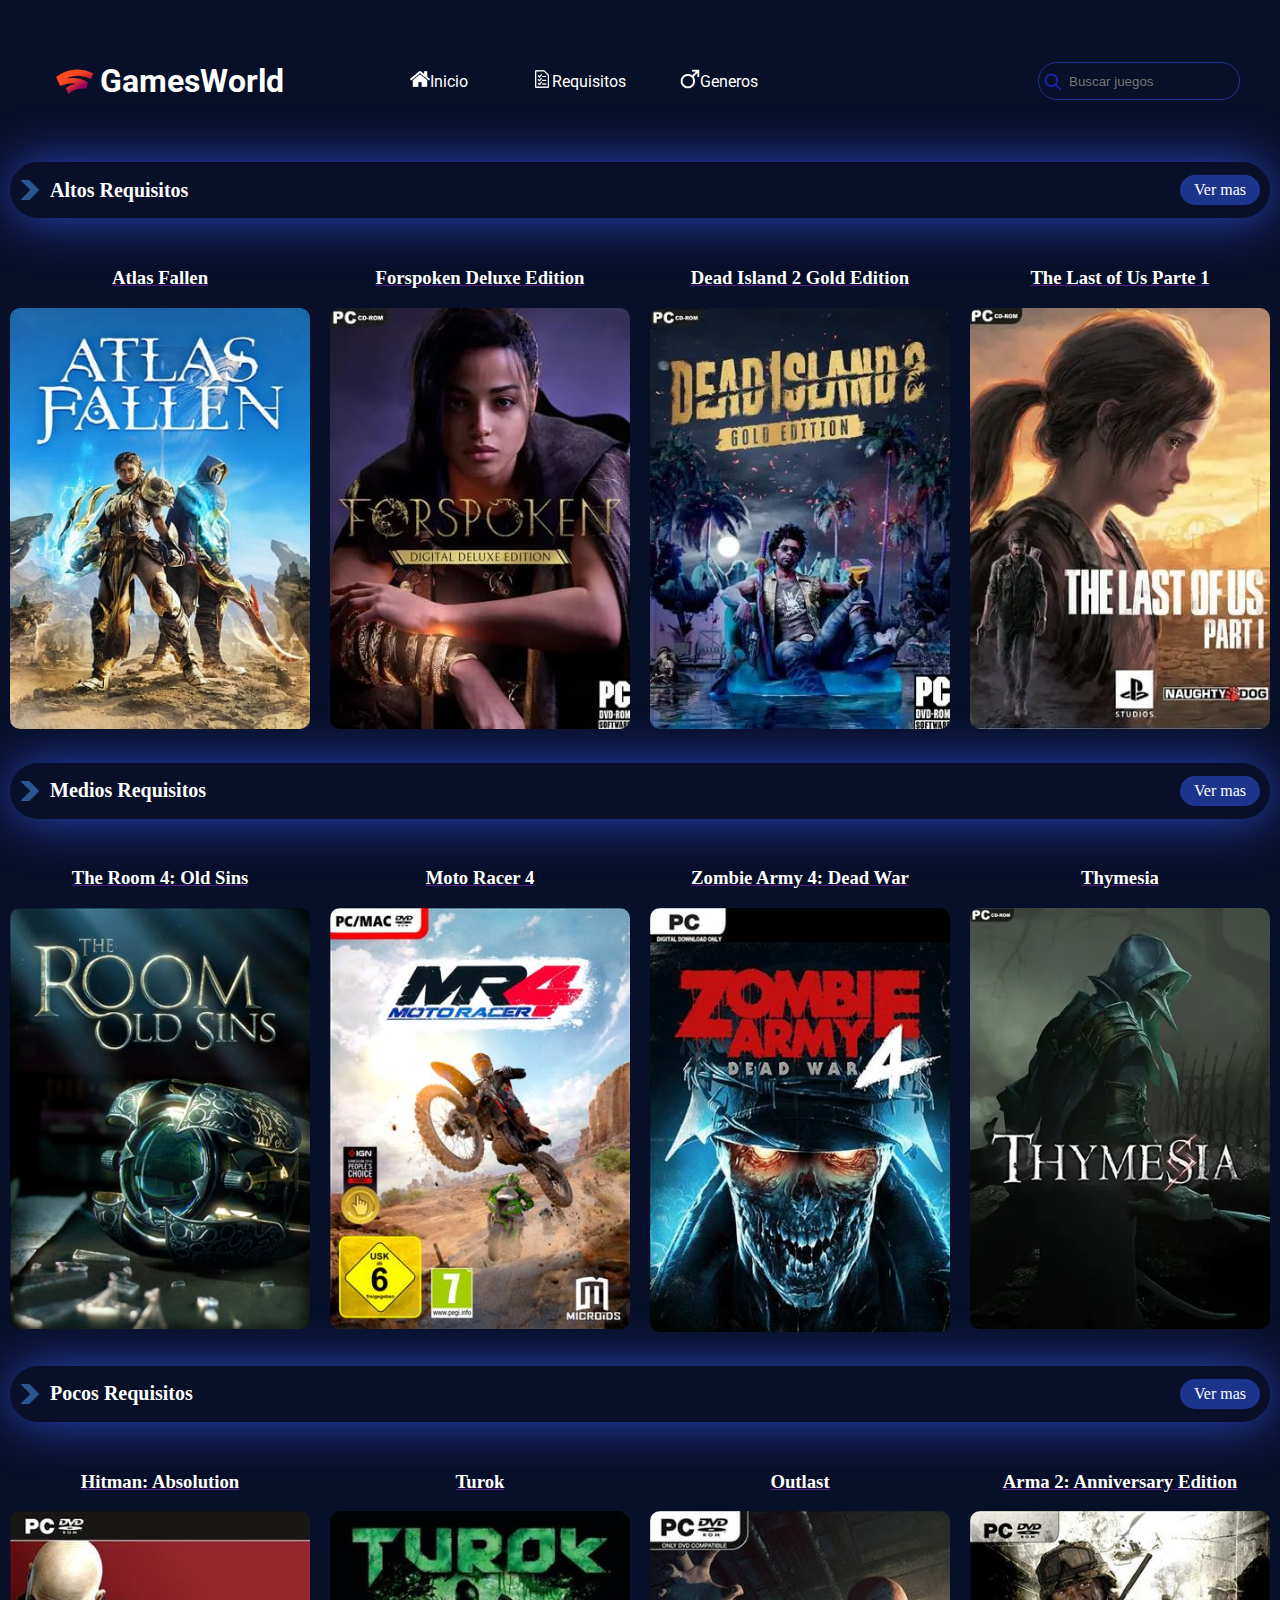
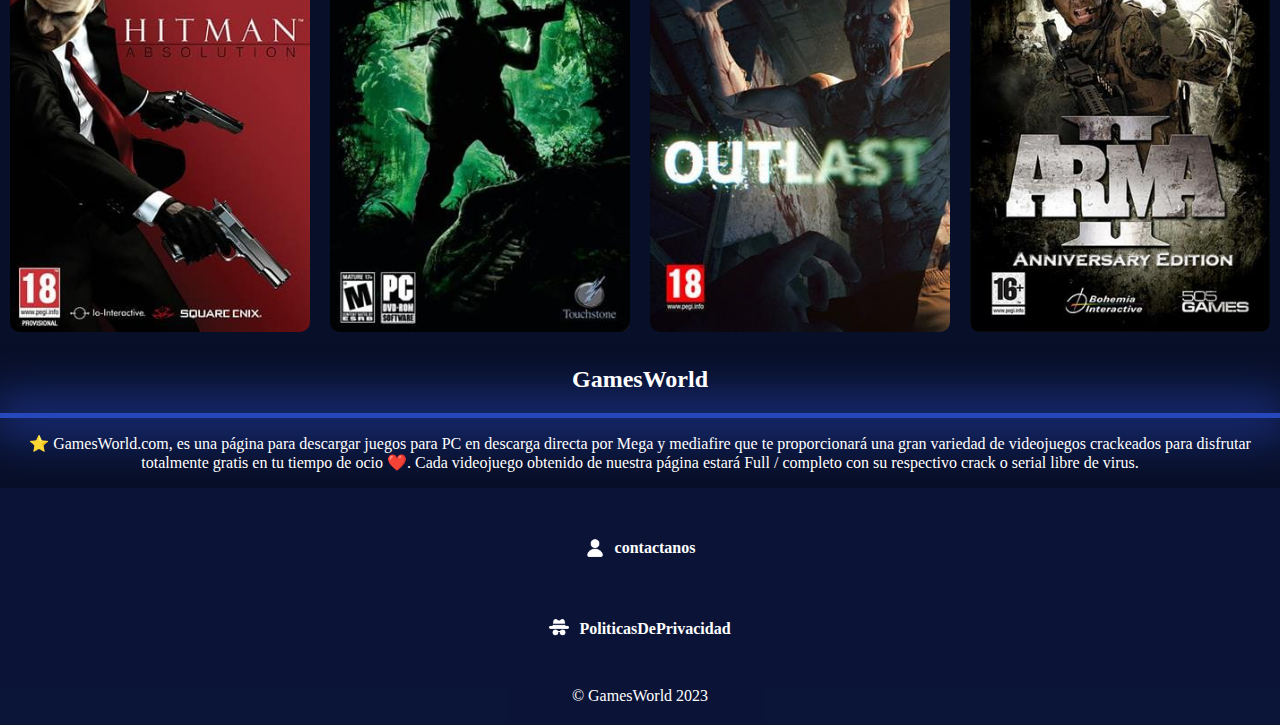
==== index.html @ 97efacf4 "creacion de la pagina... primr commit" ====
<!DOCTYPE html>
<html lang="es">

<head>
    <meta charset="UTF-8">
    <meta name="viewport" content="width=device-width, initial-scale=1.0">
    <title>GamesWorld | Descubre increibles peliculas</title>
    <link rel="stylesheet" href="styles/styles.css">
    <link rel="shortcut icon" href="asset/icon/Google Stadia Logo - 640x640.png" type="image/x-icon">
    <link rel="preconnect" href="https://fonts.googleapis.com">
    <link rel="preconnect" href="https://fonts.gstatic.com" crossorigin>
    <link href="https://fonts.googleapis.com/css2?family=Roboto:wght@700&display=swap" rel="stylesheet">
</head>

<body>

    <header class="header__div">
        <div class="header__div-centrar">
            <a href="index.html" class="header__a">
                <img src="asset/icon/Google Stadia Logo - 640x640.png" alt="" width="50px" height="50px">
                <h1>GamesWorld</h1>
            </a>
            <nav>
                <a href="index.html" class="header__a responsive">
                    <img src="asset/icon/Google Stadia Logo - 640x640.png" alt="" width="50px" height="50px">
                    <h1>GamesWorld</h1>
                </a>
                <div class="header__div--centrar-form">
                    <form action="" method="get">
                        <img src="asset/icon/buscar.png" alt="" width="20px" height="20px">
                        <input type="text" placeholder="Buscar juegos" name="buscar" id="buscar">
                    </form>
                </div>
                <ul>
                    <a href="index.html">
                        <li><img src="asset/icon/casa.png" alt="" width="20px" height="20px"><a
                                href="index.html">Inicio</a></li>
                    </a>
                    <a href="requisitos.html">
                        <li><img src="asset/icon/requisito.png" alt="" width="20px" height="20px"><a
                                href="requisitos.html">Requisitos</a></li>
                    </a>
                    <a href="generos.html">
                        <li><img src="asset/icon/genero-masculino.png" alt="" width="20px" height="20px"><a
                                href="generos.html">Generos</a></li>
                    </a>
                </ul>
            </nav>
        </div>
        <div class="header__div-desaparece">
            <form action="" method="get">
                <img src="asset/icon/buscar.png" alt="" width="20px" height="20px">
                <input type="text" placeholder="Buscar juegos" name="buscar" id="buscar">
            </form>
        </div>
        <div class="header__div-menu">
            <img src="asset/icon/menu.png" alt="" width="50px" height="50px" class="img-menu">
            <nav class="nav">
                <a href="index.html" class="header__a responsive">
                    <img src="asset/icon/Google Stadia Logo - 640x640.png" alt="" width="50px" height="50px">
                    <h1>GamesWorld</h1>
                </a>
                <div class="header__div--centrar-form">
                    <form action="" method="get">
                        <img src="asset/icon/buscar.png" alt="" width="20px" height="20px">
                        <input type="text" placeholder="Buscar juegos" name="buscar" id="buscar">
                    </form>
                </div>
                <a href="index.html">Inicio</a>
                <a href="requisitos.html">Requisitos</a>
                <a href="generos.html">Generos</a>
            </nav>
        </div>
    </header>

    <div class="pocos">
        <div class="pocos__img">
            <img src="asset/icon/flecha-correcta.png" alt="" width="20px" height="20px">
            <h2>Altos Requisitos</h2>
        </div>
        <a href="altosrequisitos.html" class="vermas">Ver mas</a>
    </div>

    <section>
        <a href="">
            <article>
                <h3>Atlas Fallen</h3>
                <img src="asset/image/Atlas-Fallen.jpg" alt="">
            </article>
        </a>
        <a href="">
            <article>
                <h3>Forspoken Deluxe Edition</h3>
                <img src="asset/image/Forspoken1.jpg" alt="">
            </article>
        </a>
        <a href="">
            <article>
                <h3>Dead Island 2 Gold Edition</h3>
                <img src="asset/image/Dead-Island-2-Gold-Editio.jpg" alt="">
            </article>
        </a>
        <a href="">
            <article>
                <h3>The Last of Us Parte 1</h3>
                <img src="asset/image/The-Last-Us-Parte-I1.jpg" alt="">
            </article>
        </a>
    </section>

    <div class="pocos">
        <div class="pocos__img">
            <img src="asset/icon/flecha-correcta.png" alt="" width="20px" height="20px">
            <h2>Medios Requisitos</h2>
        </div>
        <a href="mediosrequisitos.html" class="vermas">Ver mas</a>
    </div>

    <section>
        <a href="">
            <article>
                <h3>The Room 4: Old Sins</h3>
                <img src="asset/image/The-Room-4-Old-Sins.jpg" alt="">
            </article>
        </a>
        <a href="">
            <article>
                <h3>Moto Racer 4</h3>
                <img src="asset/image/Moto-Racer-4.jpg" alt="">
            </article>
        </a>
        <a href="">
            <article>
                <h3>Zombie Army 4: Dead War</h3>
                <img src="asset/image/Zombie-Army-4-Dead-War.jpg" alt="">
            </article>
        </a>
        <a href="">
            <article>
                <h3>Thymesia</h3>
                <img src="asset/image/Thymesia.jpg" alt="">
            </article>
        </a>
    </section>

    <div class="pocos">
        <div class="pocos__img">
            <img src="asset/icon/flecha-correcta.png" alt="" width="20px" height="20px">
            <h2>Pocos Requisitos</h2>
        </div>
        <a href="pocosrequisitos.html" class="vermas">Ver mas</a>
    </div>

    <section>
        <a href="">
            <article>
                <h3>Hitman: Absolution</h3>
                <img src="asset/image/Hitman-Absolution.jpg" alt="">
            </article>
        </a>
        <a href="">
            <article>
                <h3>Turok</h3>
                <img src="asset/image/Turok.jpg" alt="">
            </article>
        </a>
        <a href="">
            <article>
                <h3>Outlast</h3>
                <img src="asset/image/Outlast.jpg" alt="">
            </article>
        </a>
        <a href="">
            <article>
                <h3>Arma 2: Anniversary Edition</h3>
                <img src="asset/image/Arma-2.jpg" alt="">
            </article>
        </a>
    </section>
    <div class="sobre-nosotros">
        <h2>GamesWorld</h2>
        <hr>
        <p>⭐ GamesWorld.com, es una página para descargar juegos para PC en descarga directa por Mega y mediafire
            que te proporcionará una gran variedad de videojuegos crackeados para disfrutar totalmente gratis en tu
            tiempo de ocio ❤️. Cada videojuego obtenido de nuestra página estará Full / completo con su respectivo crack
            o serial libre de virus.</p>
    </div>

    <footer>
        <div class="footer">
            <a href="contacto.html">
                <img src="asset/icon/usuario.png" alt="" width="20px" height="20px">
                <h4>contactanos</h4>
            </a>

            <a href="politicasdeprivaciodad.html">
                <img src="asset/icon/anonimo.png" alt="" width="20px" height="20px">
                <h4>PoliticasDePrivacidad</h4>
            </a>
            <br>
            <p>&copy; GamesWorld 2023</p>
        </div>
        <div>
        </div>
    </footer>

</body>

</html>
---- styles/styles.css ----
body {
    background-color: #080f28;
    box-sizing: border-box;
    margin: 0;
    padding: 0;
    box-sizing: border-box;
}

header {
    display: flex;
    justify-content: space-between;
    align-items: center;
    margin: 40px;
}

header nav {
    margin-left: 30px;
}


header nav a {
    color: white;
    text-decoration: none;
    font-family: 'Roboto', sans-serif;
}

header nav a:hover {
    transition: color .2s ease;
}

ul {
    display: flex;
    justify-content: center;
    align-items: center;
}

li {
    display: flex;
    justify-content: center;
    align-items: center;
    list-style-type: none;
    margin-left: 20px;
    width: 120px;
    height: 50px;
}

li:hover {
    background-color: #1c348c;
    border-radius: 50px;
    transition: background-color .3s;
    cursor: pointer;
}


.header__div-centrar {
    display: flex;
    justify-content: space-between;
    align-items: center;
}

.header__a {
    display: flex;
    justify-content: left;
    align-items: center;
    text-decoration: none;
}

.header__div a img {
    margin: 10px 0 10px 10px;
}

.header__div a h1 {
    color: white;
    font-family: 'Roboto', sans-serif;
}


form {
    display: flex;
}

#buscar {
    background-color: #080f28;
    border: 1px solid #1c348c;
    width: 140px;
    height: 30px;
    border-radius: 20px;
    padding: 3px 30px;
    overflow: hidden;
    color: white;
}

#buscar:focus {
    outline: 1px solid white;
    width: 180px;
    transition: width .50s;
}

#buscar::placeholder {
    margin-left: 10px;
}

form {
    display: flex;
    justify-content: space-between;
    align-items: center;
}

form img {
    position: relative;
    top: 1px;
    transform: translateX(25px);
}

.pocos {
    display: flex;
    justify-content: space-between;
    align-items: center;
    margin: 10px;
    padding: 0 10px;
    border-radius: 40px;
    box-shadow: 1px 1px 50px 1px #2747bc;
}

.pocos__img {
    display: flex;
    justify-content: left;
    align-items: center;
}

.pocos__img img {
    margin-right: 10px;
}

.pocos h2 {
    color: white;
    font-size: 20px;
}

.vermas {
    display: flex;
    justify-content: center;
    align-items: center;
    background-color: #1c348c;
    width: 80px;
    height: 30px;
    border-radius: 20px;
}

.vermas:hover {
    background-color: #1c348c6e;
    transition: background-color .1s;
}

.pocos .vermas {
    display: flex;
    justify-content: center;
    align-items: center;
    text-decoration: none;
    color: white;
}

section {
    display: grid;
    grid-template-columns: repeat(auto-fill,
            minmax(300px, 300px));
    justify-content: space-evenly;
    gap: 10px;
    margin: 30px 0;
}

article {
    text-align: center;
    overflow: hidden;
}

article h3 {
    color: white;
}

article img {
    object-fit: cover;
    object-position: center;
    border-radius: 10px;
    width: 100%;
    height: auto;
}

.footer {
    display: flex;
    flex-direction: column;
    align-items: center;
}

footer {
    background-color: #101d4e6d;
    padding: 20px;
}

footer div {
    display: flex;
    justify-content: center;
}

footer div a {
    display: flex;
    justify-content: left;
    align-items: center;
    margin: 10px;
    text-decoration: none;
    color: white;
}

footer div a:hover {
    transform: scale(1.1);
    transition: transform .1s;
}

footer a img {
    margin-right: 10px;
}

footer div p {
    color: white;
    margin: 0;
}

.sobre-nosotros {
    text-align: center;
}

.sobre-nosotros h2 {
    color: white;
}

.sobre-nosotros hr {
    background-color: #2747bc;
    height: 5px;
    border: 0;
    box-shadow: 1px 1px 50px 10px #2747bc;
}

.sobre-nosotros p {
    color: white;
}

.header__div-menu {
    display: none;
}

.responsive {
    display: none;
}

.header__div--centrar-form {
    display: none;
}

.nav {
    display: none;
}

@media screen and (max-width:1000px) {
    .header__div-menu:hover>.nav {
        display: block;
    }

    .header__div-desaparece {
        display: none;
    }

    form {
        margin-bottom: 50px;
        width: 220px;
    }

    .header__div--centrar-form {
        display: flex;
        justify-content: center;
        align-items: center;
    }

    header nav {
        display: none;
        background-color: #080f28;
        position: fixed;
        top: 0;
        left: -100%;
        left: 0;
        margin: 0;
        width: 50%;
        height: 100%;
        transition: all .5s;
    }

    .responsive {
        display: flex;
        margin-bottom: 100px;
    }

    .header__div-menu {
        display: block;
    }

    header nav a {
        display: flex;
        margin: 0 0 30px 0;
        justify-content: center;
        align-items: center;
        color: #2747bc;
    }
}

@media screen and (max-width:600px) {
    header nav {
        width: 70%;
    }
}

@media screen and (max-width:375px) {
    header nav {
        width: 80%;
    }
}

@media screen and (max-width:425px) {
    header {
        margin: 40px 10px;
    }

    header h1 {
        font-size: 25px;
    }
}
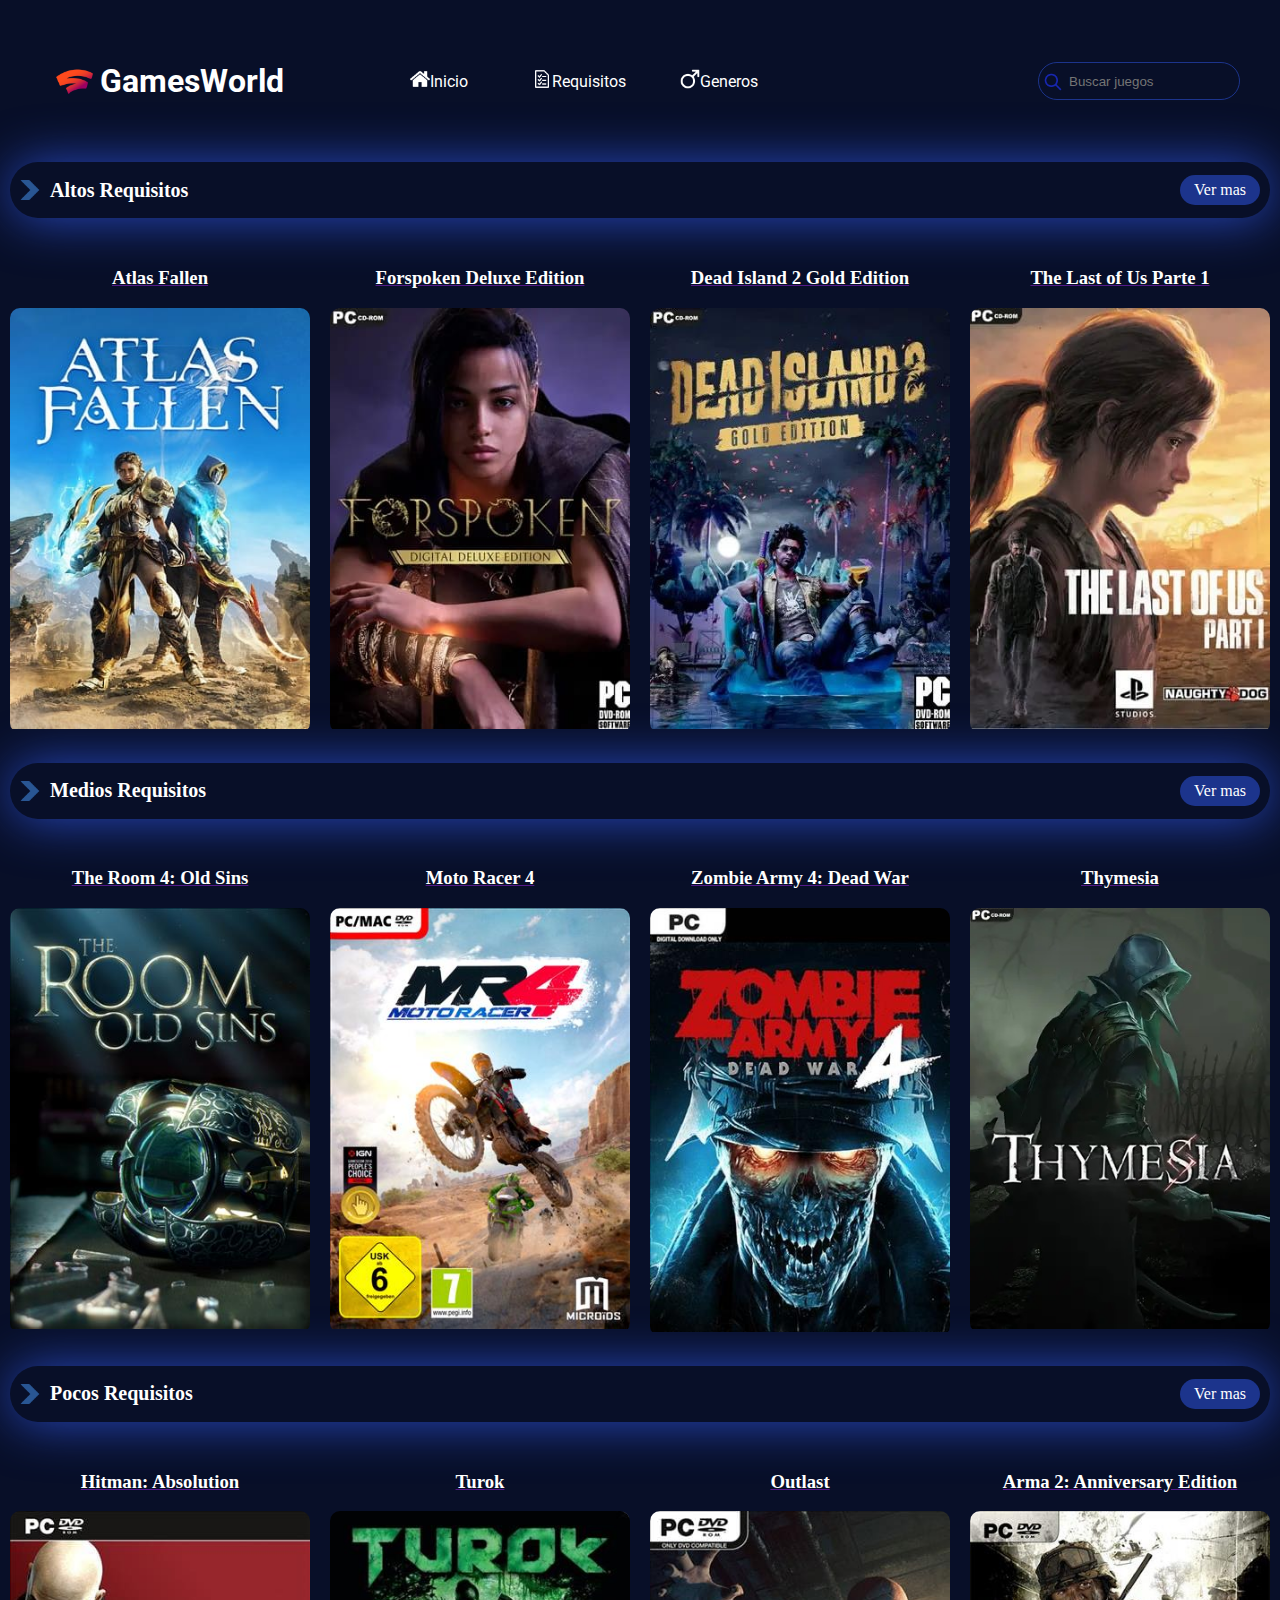
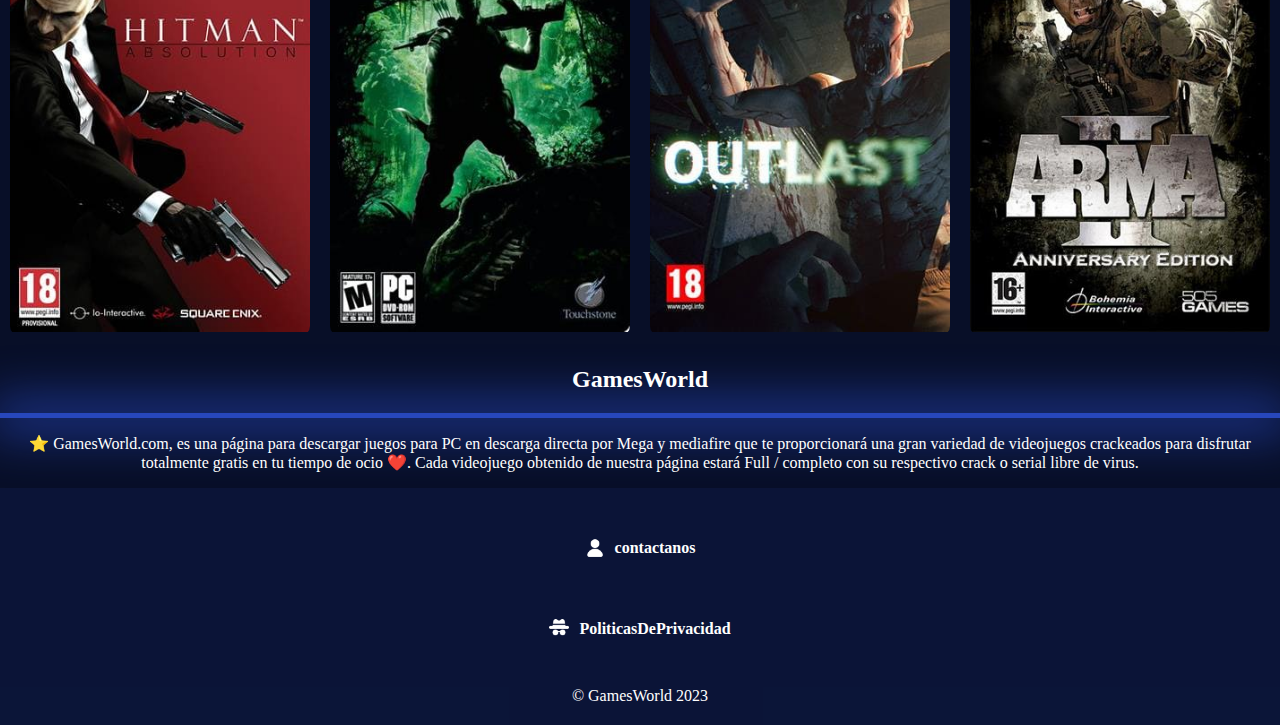
==== commit 2e8a62a9: "cambios en los articulos para el hover" ====
--- a/index.html
+++ b/index.html
@@ -85,25 +85,33 @@
         <a href="">
             <article>
                 <h3>Atlas Fallen</h3>
-                <img src="asset/image/Atlas-Fallen.jpg" alt="">
+                <div class="div-article">
+                    <img src="asset/image/Atlas-Fallen.jpg" alt="">
+                </div>
             </article>
         </a>
         <a href="">
             <article>
                 <h3>Forspoken Deluxe Edition</h3>
-                <img src="asset/image/Forspoken1.jpg" alt="">
+                <div class="div-article">
+                    <img src="asset/image/Forspoken1.jpg" alt="">
+                </div>
             </article>
         </a>
         <a href="">
             <article>
                 <h3>Dead Island 2 Gold Edition</h3>
-                <img src="asset/image/Dead-Island-2-Gold-Editio.jpg" alt="">
+                <div class="div-article">
+                    <img src="asset/image/Dead-Island-2-Gold-Editio.jpg" alt="">
+                </div>
             </article>
         </a>
         <a href="">
             <article>
                 <h3>The Last of Us Parte 1</h3>
-                <img src="asset/image/The-Last-Us-Parte-I1.jpg" alt="">
+                <div class="div-article">
+                    <img src="asset/image/The-Last-Us-Parte-I1.jpg" alt="">
+                </div>
             </article>
         </a>
     </section>
@@ -120,25 +128,33 @@
         <a href="">
             <article>
                 <h3>The Room 4: Old Sins</h3>
-                <img src="asset/image/The-Room-4-Old-Sins.jpg" alt="">
+                <div class="div-article">
+                    <img src="asset/image/The-Room-4-Old-Sins.jpg" alt="">
+                </div>
             </article>
         </a>
         <a href="">
             <article>
                 <h3>Moto Racer 4</h3>
-                <img src="asset/image/Moto-Racer-4.jpg" alt="">
+                <div class="div-article">
+                    <img src="asset/image/Moto-Racer-4.jpg" alt="">
+                </div>
             </article>
         </a>
         <a href="">
             <article>
                 <h3>Zombie Army 4: Dead War</h3>
-                <img src="asset/image/Zombie-Army-4-Dead-War.jpg" alt="">
+                <div class="div-article">
+                    <img src="asset/image/Zombie-Army-4-Dead-War.jpg" alt="">
+                </div>
             </article>
         </a>
         <a href="">
             <article>
                 <h3>Thymesia</h3>
-                <img src="asset/image/Thymesia.jpg" alt="">
+                <div class="div-article">
+                    <img src="asset/image/Thymesia.jpg" alt="">
+                </div>
             </article>
         </a>
     </section>
@@ -155,25 +171,33 @@
         <a href="">
             <article>
                 <h3>Hitman: Absolution</h3>
-                <img src="asset/image/Hitman-Absolution.jpg" alt="">
+                <div class="div-article">
+                    <img src="asset/image/Hitman-Absolution.jpg" alt="">
+                </div>
             </article>
         </a>
         <a href="">
             <article>
                 <h3>Turok</h3>
-                <img src="asset/image/Turok.jpg" alt="">
+                <div class="div-article">
+                    <img src="asset/image/Turok.jpg" alt="">
+                </div>
             </article>
         </a>
         <a href="">
             <article>
                 <h3>Outlast</h3>
-                <img src="asset/image/Outlast.jpg" alt="">
+                <div class="div-article">
+                    <img src="asset/image/Outlast.jpg" alt="">
+                </div>
             </article>
         </a>
         <a href="">
             <article>
                 <h3>Arma 2: Anniversary Edition</h3>
-                <img src="asset/image/Arma-2.jpg" alt="">
+                <div class="div-article">
+                    <img src="asset/image/Arma-2.jpg" alt="">
+                </div>
             </article>
         </a>
     </section>
--- a/styles/styles.css
+++ b/styles/styles.css
@@ -178,10 +178,20 @@
     color: white;
 }
 
-article img {
+article img:hover {
+    transform: scale(1.1);
+    opacity: 80%;
+    transition: .1s;
+}
+
+.div-article {
+    border-radius: 10px;
+    overflow: hidden;
+}
+
+.div-article img {
     object-fit: cover;
     object-position: center;
-    border-radius: 10px;
     width: 100%;
     height: auto;
 }
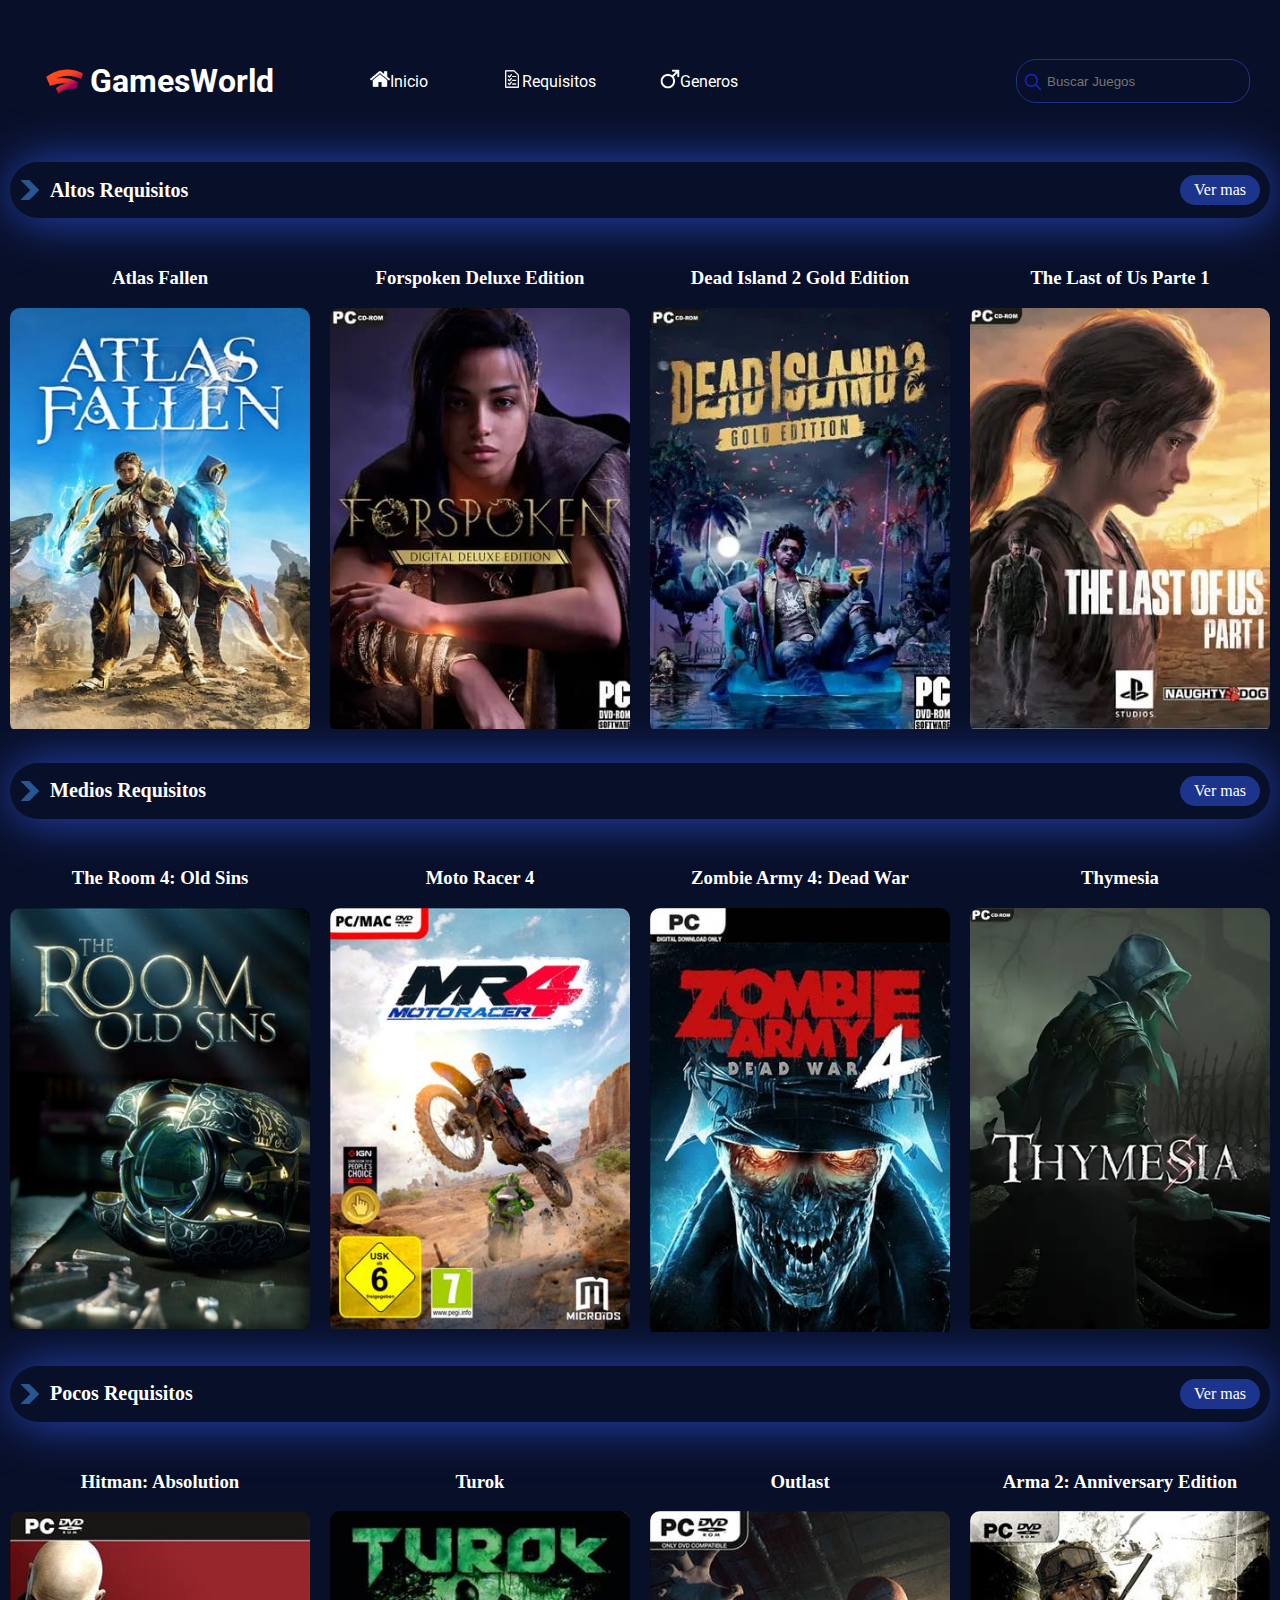
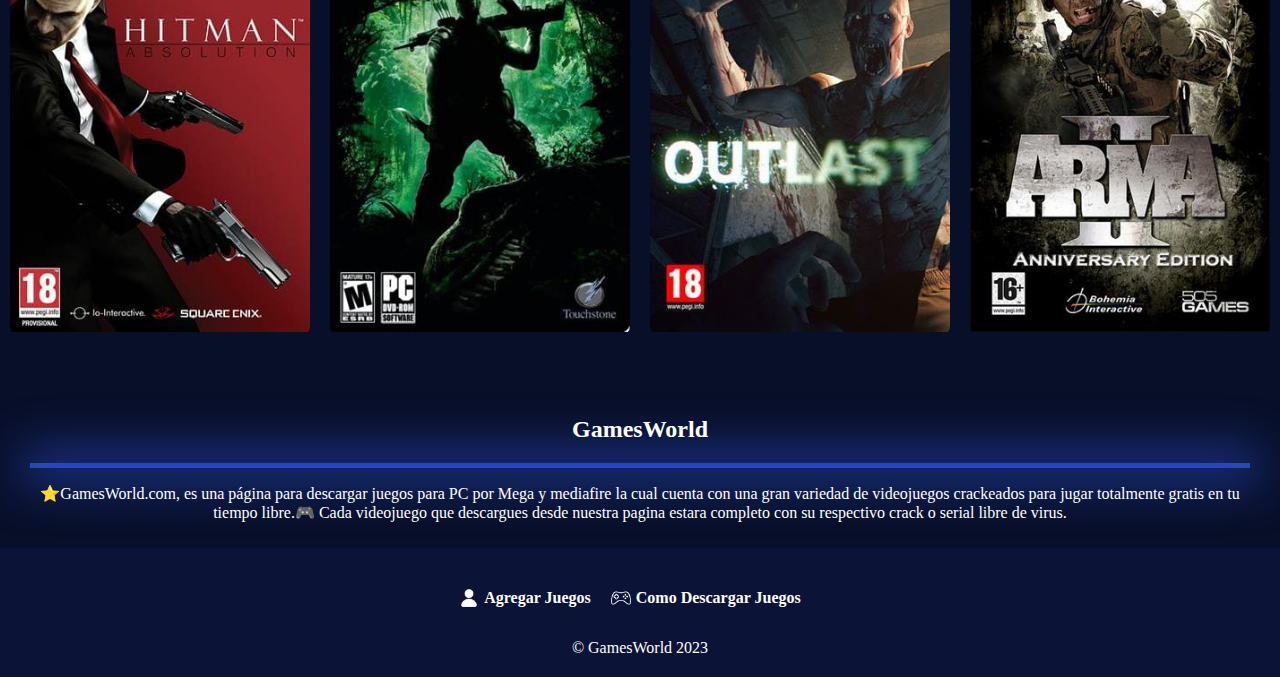
==== commit 8ad67e80: "optimizacion de codigo y cambios en el responsive" ====
--- a/index.html
+++ b/index.html
@@ -4,7 +4,7 @@
 <head>
     <meta charset="UTF-8">
     <meta name="viewport" content="width=device-width, initial-scale=1.0">
-    <title>GamesWorld | Descubre increibles peliculas</title>
+    <title>GamesWorld | Descubre increibles juegos</title>
     <link rel="stylesheet" href="styles/styles.css">
     <link rel="shortcut icon" href="asset/icon/Google Stadia Logo - 640x640.png" type="image/x-icon">
     <link rel="preconnect" href="https://fonts.googleapis.com">
@@ -14,9 +14,9 @@
 
 <body>
 
-    <header class="header__div">
-        <div class="header__div-centrar">
-            <a href="index.html" class="header__a">
+    <header>
+        <div class="div-logo">
+            <a href="index.html" class="a-logo">
                 <img src="asset/icon/Google Stadia Logo - 640x640.png" alt="" width="50px" height="50px">
                 <h1>GamesWorld</h1>
             </a>
@@ -25,45 +25,40 @@
                     <img src="asset/icon/Google Stadia Logo - 640x640.png" alt="" width="50px" height="50px">
                     <h1>GamesWorld</h1>
                 </a>
-                <div class="header__div--centrar-form">
-                    <form action="" method="get">
-                        <img src="asset/icon/buscar.png" alt="" width="20px" height="20px">
-                        <input type="text" placeholder="Buscar juegos" name="buscar" id="buscar">
-                    </form>
-                </div>
-                <ul>
+                <ul class="ul-escritorio">
                     <a href="index.html">
-                        <li><img src="asset/icon/casa.png" alt="" width="20px" height="20px"><a
+                        <li class="li-escritorio"><img src="asset/icon/casa.png" alt="" width="20px" height="20px"><a
                                 href="index.html">Inicio</a></li>
                     </a>
                     <a href="requisitos.html">
-                        <li><img src="asset/icon/requisito.png" alt="" width="20px" height="20px"><a
-                                href="requisitos.html">Requisitos</a></li>
+                        <li class="li-escritorio"><img src="asset/icon/requisito.png" alt="" width="20px"
+                                height="20px"><a href="requisitos.html">Requisitos</a></li>
                     </a>
                     <a href="generos.html">
-                        <li><img src="asset/icon/genero-masculino.png" alt="" width="20px" height="20px"><a
-                                href="generos.html">Generos</a></li>
+                        <li class="li-escritorio"><img src="asset/icon/genero-masculino.png" alt="" width="20px"
+                                height="20px"><a href="generos.html">Generos</a></li>
                     </a>
                 </ul>
             </nav>
         </div>
-        <div class="header__div-desaparece">
+        <div class="div-desaparece">
             <form action="" method="get">
                 <img src="asset/icon/buscar.png" alt="" width="20px" height="20px">
-                <input type="text" placeholder="Buscar juegos" name="buscar" id="buscar">
+                <input type="text" placeholder="Buscar Juegos" name="buscar" id="buscar">
             </form>
         </div>
-        <div class="header__div-menu">
+
+        <div class="div-menu">
             <img src="asset/icon/menu.png" alt="" width="50px" height="50px" class="img-menu">
             <nav class="nav">
                 <a href="index.html" class="header__a responsive">
                     <img src="asset/icon/Google Stadia Logo - 640x640.png" alt="" width="50px" height="50px">
                     <h1>GamesWorld</h1>
                 </a>
-                <div class="header__div--centrar-form">
+                <div class="div-form">
                     <form action="" method="get">
                         <img src="asset/icon/buscar.png" alt="" width="20px" height="20px">
-                        <input type="text" placeholder="Buscar juegos" name="buscar" id="buscar">
+                        <input type="text" placeholder="Buscar Juegos" name="buscar" class="buscar">
                     </form>
                 </div>
                 <a href="index.html">Inicio</a>
@@ -73,8 +68,8 @@
         </div>
     </header>
 
-    <div class="pocos">
-        <div class="pocos__img">
+    <div class="altos-requisitos">
+        <div class="altos-requisitos-img">
             <img src="asset/icon/flecha-correcta.png" alt="" width="20px" height="20px">
             <h2>Altos Requisitos</h2>
         </div>
@@ -82,42 +77,42 @@
     </div>
 
     <section>
-        <a href="">
-            <article>
-                <h3>Atlas Fallen</h3>
+        <article>
+            <h3>Atlas Fallen</h3>
+            <a href="">
                 <div class="div-article">
                     <img src="asset/image/Atlas-Fallen.jpg" alt="">
                 </div>
-            </article>
-        </a>
-        <a href="">
-            <article>
-                <h3>Forspoken Deluxe Edition</h3>
+            </a>
+        </article>
+        <article>
+            <h3>Forspoken Deluxe Edition</h3>
+            <a href="">
                 <div class="div-article">
                     <img src="asset/image/Forspoken1.jpg" alt="">
                 </div>
-            </article>
-        </a>
-        <a href="">
-            <article>
-                <h3>Dead Island 2 Gold Edition</h3>
+            </a>
+        </article>
+        <article>
+            <h3>Dead Island 2 Gold Edition</h3>
+            <a href="">
                 <div class="div-article">
                     <img src="asset/image/Dead-Island-2-Gold-Editio.jpg" alt="">
                 </div>
-            </article>
-        </a>
-        <a href="">
-            <article>
-                <h3>The Last of Us Parte 1</h3>
+            </a>
+        </article>
+        <article>
+            <h3>The Last of Us Parte 1</h3>
+            <a href="">
                 <div class="div-article">
                     <img src="asset/image/The-Last-Us-Parte-I1.jpg" alt="">
                 </div>
-            </article>
-        </a>
+            </a>
+        </article>
     </section>
 
-    <div class="pocos">
-        <div class="pocos__img">
+    <div class="medios-requisitos">
+        <div class="medios-requisitos-img">
             <img src="asset/icon/flecha-correcta.png" alt="" width="20px" height="20px">
             <h2>Medios Requisitos</h2>
         </div>
@@ -125,42 +120,42 @@
     </div>
 
     <section>
-        <a href="">
-            <article>
-                <h3>The Room 4: Old Sins</h3>
+        <article>
+            <h3>The Room 4: Old Sins</h3>
+            <a href="">
                 <div class="div-article">
                     <img src="asset/image/The-Room-4-Old-Sins.jpg" alt="">
                 </div>
-            </article>
-        </a>
-        <a href="">
-            <article>
-                <h3>Moto Racer 4</h3>
+            </a>
+        </article>
+        <article>
+            <h3>Moto Racer 4</h3>
+            <a href="">
                 <div class="div-article">
                     <img src="asset/image/Moto-Racer-4.jpg" alt="">
                 </div>
-            </article>
-        </a>
-        <a href="">
-            <article>
-                <h3>Zombie Army 4: Dead War</h3>
+            </a>
+        </article>
+        <article>
+            <h3>Zombie Army 4: Dead War</h3>
+            <a href="">
                 <div class="div-article">
                     <img src="asset/image/Zombie-Army-4-Dead-War.jpg" alt="">
                 </div>
-            </article>
-        </a>
-        <a href="">
-            <article>
-                <h3>Thymesia</h3>
+            </a>
+        </article>
+        <article>
+            <h3>Thymesia</h3>
+            <a href="">
                 <div class="div-article">
                     <img src="asset/image/Thymesia.jpg" alt="">
                 </div>
-            </article>
-        </a>
+            </a>
+        </article>
     </section>
 
-    <div class="pocos">
-        <div class="pocos__img">
+    <div class="pocos-requisitos">
+        <div class="pocos-requisitos-img">
             <img src="asset/icon/flecha-correcta.png" alt="" width="20px" height="20px">
             <h2>Pocos Requisitos</h2>
         </div>
@@ -168,64 +163,65 @@
     </div>
 
     <section>
-        <a href="">
-            <article>
-                <h3>Hitman: Absolution</h3>
+        <article>
+            <h3>Hitman: Absolution</h3>
+            <a href="">
                 <div class="div-article">
                     <img src="asset/image/Hitman-Absolution.jpg" alt="">
                 </div>
-            </article>
-        </a>
-        <a href="">
-            <article>
-                <h3>Turok</h3>
+            </a>
+        </article>
+        <article>
+            <h3>Turok</h3>
+            <a href="">
                 <div class="div-article">
                     <img src="asset/image/Turok.jpg" alt="">
                 </div>
-            </article>
-        </a>
-        <a href="">
-            <article>
-                <h3>Outlast</h3>
+            </a>
+        </article>
+        <article>
+            <h3>Outlast</h3>
+            <a href="">
                 <div class="div-article">
                     <img src="asset/image/Outlast.jpg" alt="">
                 </div>
-            </article>
-        </a>
-        <a href="">
-            <article>
-                <h3>Arma 2: Anniversary Edition</h3>
+            </a>
+        </article>
+        <article>
+            <h3>Arma 2: Anniversary Edition</h3>
+            <a href="">
                 <div class="div-article">
                     <img src="asset/image/Arma-2.jpg" alt="">
                 </div>
-            </article>
-        </a>
+            </a>
+        </article>
     </section>
+
     <div class="sobre-nosotros">
         <h2>GamesWorld</h2>
         <hr>
-        <p>⭐ GamesWorld.com, es una página para descargar juegos para PC en descarga directa por Mega y mediafire
-            que te proporcionará una gran variedad de videojuegos crackeados para disfrutar totalmente gratis en tu
-            tiempo de ocio ❤️. Cada videojuego obtenido de nuestra página estará Full / completo con su respectivo crack
+        <p>⭐GamesWorld.com, es una página para descargar juegos para PC por Mega y mediafire
+            la cual cuenta con una gran variedad de videojuegos crackeados para jugar totalmente gratis en tu
+            tiempo libre.🎮 Cada videojuego que descargues desde nuestra pagina estara completo con su respectivo crack
             o serial libre de virus.</p>
     </div>
 
     <footer>
-        <div class="footer">
+        <div class="div-link-footer">
             <a href="contacto.html">
                 <img src="asset/icon/usuario.png" alt="" width="20px" height="20px">
-                <h4>contactanos</h4>
-            </a>
-
-            <a href="politicasdeprivaciodad.html">
-                <img src="asset/icon/anonimo.png" alt="" width="20px" height="20px">
-                <h4>PoliticasDePrivacidad</h4>
-            </a>
+                <h4>Agregar Juegos</h4>
+            </a>
+            <a href="politicasdeprivaciodad.html" class="margin">
+                <img src="asset/icon/consola.png" alt="" width="20px" height="20px">
+                <h4>Como Descargar Juegos</h4>
+            </a>
+        </div>
+
+        <div class="div-link-footer">
             <br>
             <p>&copy; GamesWorld 2023</p>
         </div>
-        <div>
-        </div>
     </footer>
 
 </body>
--- a/styles/styles.css
+++ b/styles/styles.css
@@ -10,13 +10,8 @@
     display: flex;
     justify-content: space-between;
     align-items: center;
-    margin: 40px;
-}
-
-header nav {
-    margin-left: 30px;
-}
-
+    margin: 40px 30px;
+}
 
 header nav a {
     color: white;
@@ -28,13 +23,13 @@
     transition: color .2s ease;
 }
 
-ul {
-    display: flex;
-    justify-content: center;
-    align-items: center;
-}
-
-li {
+.ul-escritorio {
+    display: flex;
+    justify-content: left;
+    align-items: center;
+}
+
+.li-escritorio {
     display: flex;
     justify-content: center;
     align-items: center;
@@ -42,77 +37,85 @@
     margin-left: 20px;
     width: 120px;
     height: 50px;
-}
-
-li:hover {
+    padding-right: 10px;
+}
+
+.li-escritorio:hover {
     background-color: #1c348c;
     border-radius: 50px;
     transition: background-color .3s;
     cursor: pointer;
-}
-
-
-.header__div-centrar {
+    transform: scale(1.1);
+    box-shadow: 0px 0px 30px 10px #1c348c;
+}
+
+.div-logo {
     display: flex;
     justify-content: space-between;
     align-items: center;
 }
 
-.header__a {
-    display: flex;
-    justify-content: left;
-    align-items: center;
-    text-decoration: none;
-}
-
-.header__div a img {
+.a-logo {
+    display: flex;
+    justify-content: left;
+    align-items: center;
+    text-decoration: none;
+}
+
+.div-logo a img {
     margin: 10px 0 10px 10px;
 }
 
-.header__div a h1 {
+.div-logo a h1 {
     color: white;
     font-family: 'Roboto', sans-serif;
 }
 
-
 form {
     display: flex;
+    justify-content: space-around;
+    align-items: center;
+}
+
+form img {
+    position: relative;
+    top: 1px;
+    transform: translateX(27px);
 }
 
 #buscar {
     background-color: #080f28;
     border: 1px solid #1c348c;
-    width: 140px;
-    height: 30px;
+    width: 200px;
+    height: 40px;
     border-radius: 20px;
-    padding: 3px 30px;
+    padding-left: 30px;
     overflow: hidden;
     color: white;
 }
 
 #buscar:focus {
     outline: 1px solid white;
-    width: 180px;
-    transition: width .50s;
+    width: 250px;
+    transition: width .25s;
 }
 
 #buscar::placeholder {
     margin-left: 10px;
 }
 
-form {
-    display: flex;
-    justify-content: space-between;
-    align-items: center;
-}
-
-form img {
-    position: relative;
-    top: 1px;
-    transform: translateX(25px);
-}
-
-.pocos {
+.buscar {
+    background-color: #080f28;
+    border: 1px solid #1c348c;
+    width: 200px;
+    height: 40px;
+    padding-left: 30px;
+    border-radius: 20px;
+    overflow: hidden;
+    color: white;
+}
+
+.altos-requisitos {
     display: flex;
     justify-content: space-between;
     align-items: center;
@@ -122,17 +125,17 @@
     box-shadow: 1px 1px 50px 1px #2747bc;
 }
 
-.pocos__img {
-    display: flex;
-    justify-content: left;
-    align-items: center;
-}
-
-.pocos__img img {
+.altos-requisitos-img {
+    display: flex;
+    justify-content: left;
+    align-items: center;
+}
+
+.altos-requisitos img {
     margin-right: 10px;
 }
 
-.pocos h2 {
+.altos-requisitos h2 {
     color: white;
     font-size: 20px;
 }
@@ -152,7 +155,103 @@
     transition: background-color .1s;
 }
 
-.pocos .vermas {
+.altos-requisitos .vermas {
+    display: flex;
+    justify-content: center;
+    align-items: center;
+    text-decoration: none;
+    color: white;
+}
+
+.medios-requisitos {
+    display: flex;
+    justify-content: space-between;
+    align-items: center;
+    margin: 10px;
+    padding: 0 10px;
+    border-radius: 40px;
+    box-shadow: 1px 1px 50px 1px #2747bc;
+}
+
+.medios-requisitos-img {
+    display: flex;
+    justify-content: left;
+    align-items: center;
+}
+
+.medios-requisitos img {
+    margin-right: 10px;
+}
+
+.medios-requisitos h2 {
+    color: white;
+    font-size: 20px;
+}
+
+.vermas {
+    display: flex;
+    justify-content: center;
+    align-items: center;
+    background-color: #1c348c;
+    width: 80px;
+    height: 30px;
+    border-radius: 20px;
+}
+
+.vermas:hover {
+    background-color: #1c348c6e;
+    transition: background-color .1s;
+}
+
+.medios-requisitos .vermas {
+    display: flex;
+    justify-content: center;
+    align-items: center;
+    text-decoration: none;
+    color: white;
+}
+
+.pocos-requisitos {
+    display: flex;
+    justify-content: space-between;
+    align-items: center;
+    margin: 10px;
+    padding: 0 10px;
+    border-radius: 40px;
+    box-shadow: 1px 1px 50px 1px #2747bc;
+}
+
+.pocos-requisitos-img {
+    display: flex;
+    justify-content: left;
+    align-items: center;
+}
+
+.pocos-requisitos img {
+    margin-right: 10px;
+}
+
+.pocos-requisitos h2 {
+    color: white;
+    font-size: 20px;
+}
+
+.vermas {
+    display: flex;
+    justify-content: center;
+    align-items: center;
+    background-color: #1c348c;
+    width: 80px;
+    height: 30px;
+    border-radius: 20px;
+}
+
+.vermas:hover {
+    background-color: #1c348c6e;
+    transition: background-color .1s;
+}
+
+.pocos-requisitos .vermas {
     display: flex;
     justify-content: center;
     align-items: center;
@@ -171,16 +270,12 @@
 
 article {
     text-align: center;
-    overflow: hidden;
-}
-
-article h3 {
     color: white;
 }
 
 article img:hover {
     transform: scale(1.1);
-    opacity: 80%;
+    filter: brightness(0.50);
     transition: .1s;
 }
 
@@ -196,47 +291,10 @@
     height: auto;
 }
 
-.footer {
-    display: flex;
-    flex-direction: column;
-    align-items: center;
-}
-
-footer {
-    background-color: #101d4e6d;
-    padding: 20px;
-}
-
-footer div {
-    display: flex;
-    justify-content: center;
-}
-
-footer div a {
-    display: flex;
-    justify-content: left;
-    align-items: center;
-    margin: 10px;
-    text-decoration: none;
-    color: white;
-}
-
-footer div a:hover {
-    transform: scale(1.1);
-    transition: transform .1s;
-}
-
-footer a img {
-    margin-right: 10px;
-}
-
-footer div p {
-    color: white;
-    margin: 0;
-}
-
 .sobre-nosotros {
     text-align: center;
+    padding: 30px 30px 10px 30px;
+
 }
 
 .sobre-nosotros h2 {
@@ -254,7 +312,42 @@
     color: white;
 }
 
-.header__div-menu {
+footer {
+    background-color: #101d4e6d;
+    padding: 20px;
+}
+
+.div-link-footer {
+    display: flex;
+    flex-direction: row;
+    justify-content: center;
+    align-items: center;
+}
+
+.div-link-footer a {
+    display: flex;
+    justify-content: left;
+    align-items: center;
+    margin-right: 20px;
+    margin-bottom: 10px;
+    text-decoration: none;
+    color: white;
+}
+
+.div-link-footer a:hover {
+    text-decoration: underline;
+}
+
+.div-link-footer a img {
+    margin-right: 5px;
+}
+
+.div-link-footer p {
+    color: white;
+    margin: 0;
+}
+
+.div-menu {
     display: none;
 }
 
@@ -262,7 +355,7 @@
     display: none;
 }
 
-.header__div--centrar-form {
+.div-form {
     display: none;
 }
 
@@ -271,11 +364,11 @@
 }
 
 @media screen and (max-width:1000px) {
-    .header__div-menu:hover>.nav {
+    .div-menu:hover>.nav {
         display: block;
     }
 
-    .header__div-desaparece {
+    .div-desaparece {
         display: none;
     }
 
@@ -284,7 +377,7 @@
         width: 220px;
     }
 
-    .header__div--centrar-form {
+    .div-form {
         display: flex;
         justify-content: center;
         align-items: center;
@@ -308,7 +401,7 @@
         margin-bottom: 100px;
     }
 
-    .header__div-menu {
+    .div-menu {
         display: block;
     }
 
@@ -321,6 +414,16 @@
     }
 }
 
+@media screen and (max-width:1040px) {
+    #buscar {
+        width: 140px;
+    }
+
+    #buscar:hover {
+        width: 140px;
+    }
+}
+
 @media screen and (max-width:600px) {
     header nav {
         width: 70%;
@@ -328,8 +431,16 @@
 }
 
 @media screen and (max-width:375px) {
+    header {
+        margin: 40px 10px;
+    }
+
     header nav {
-        width: 80%;
+        width: 90%;
+    }
+
+    .div-link-footer {
+        flex-direction: column;
     }
 }
 
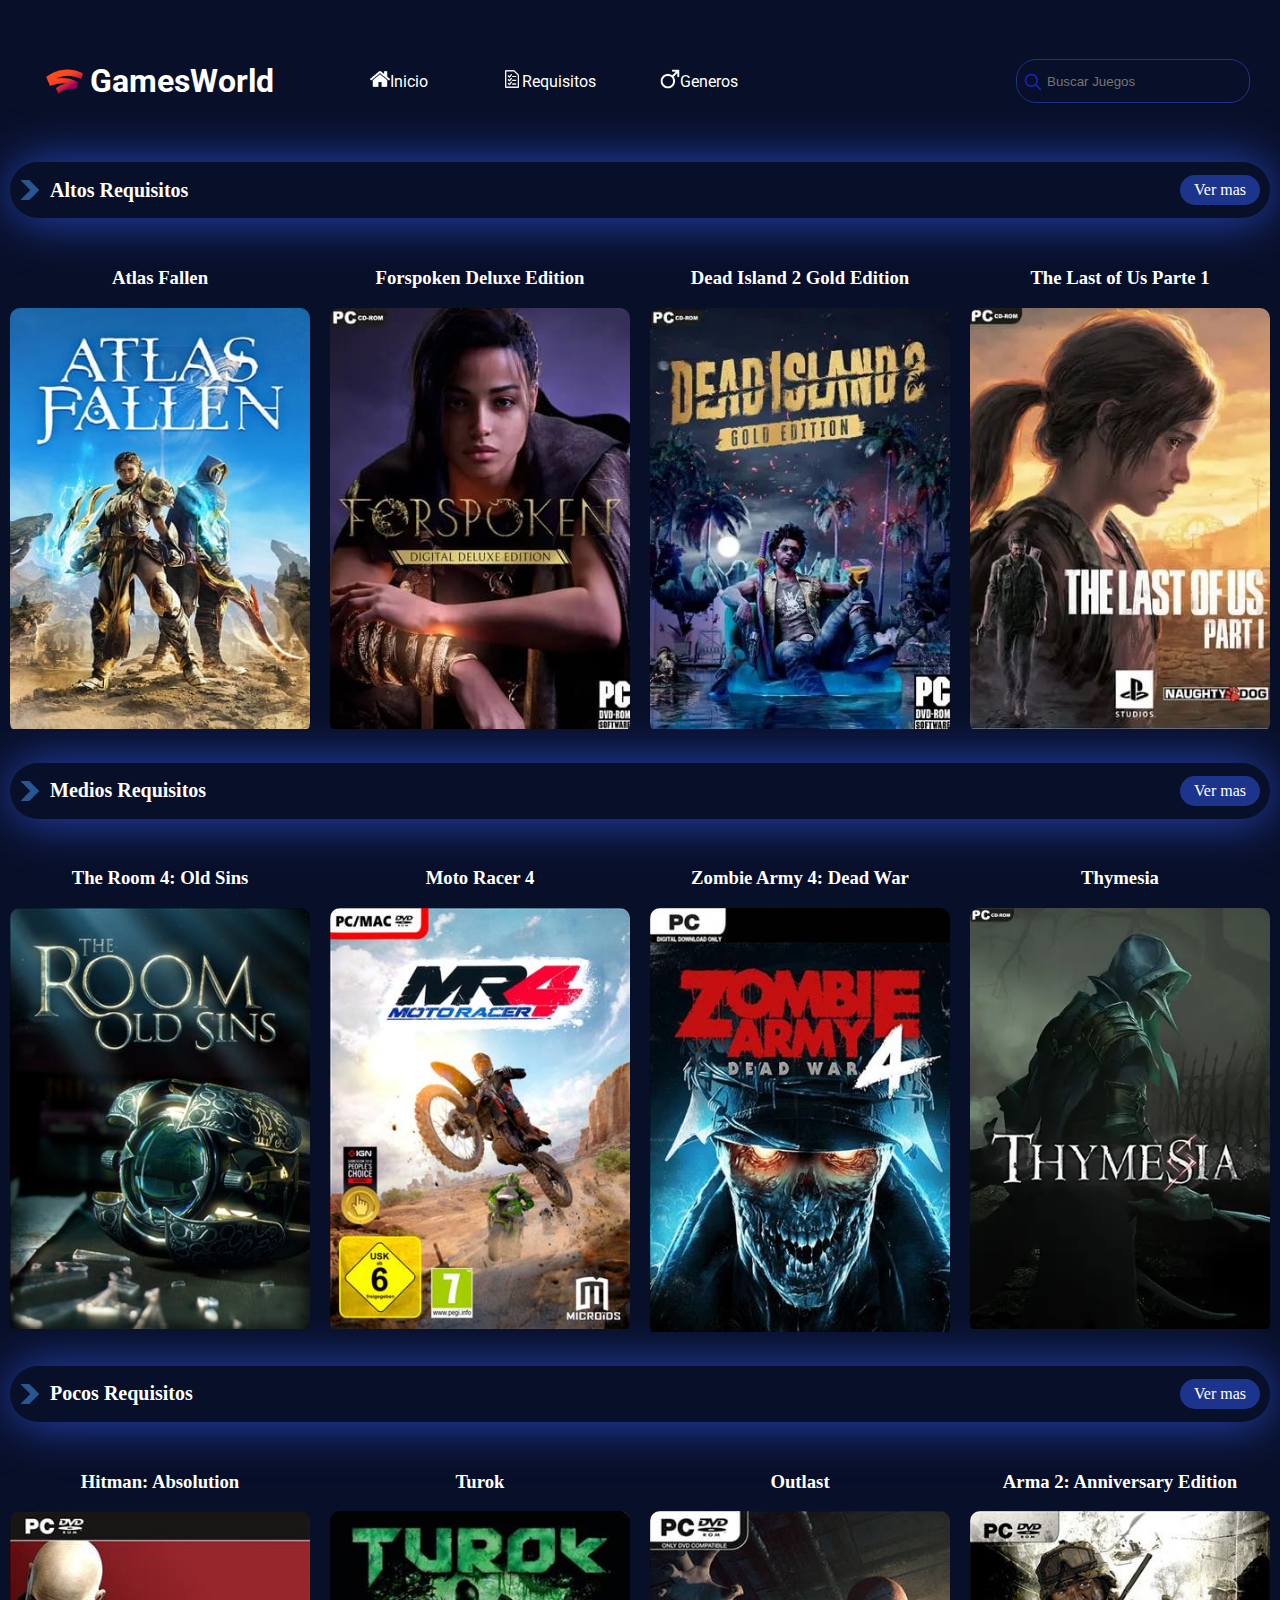
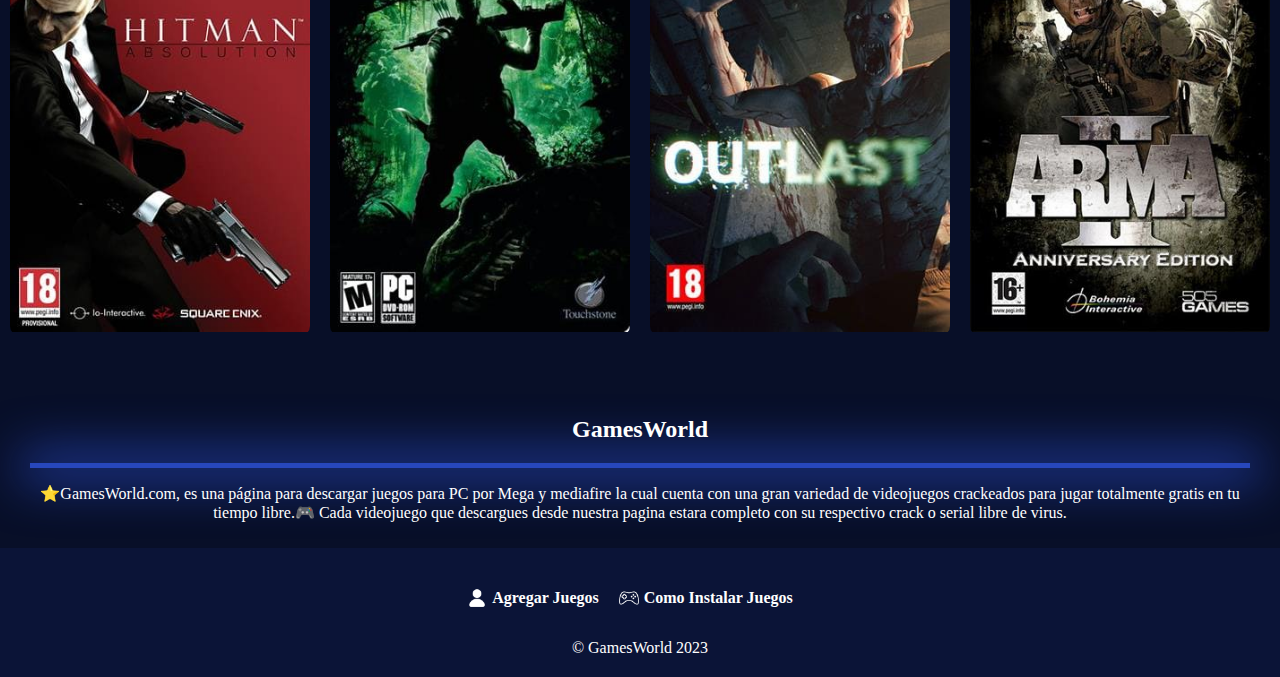
==== commit fe9c5b35: "cambios en la organizacion del codigo html y css" ====
--- a/index.html
+++ b/index.html
@@ -32,11 +32,11 @@
                     </a>
                     <a href="requisitos.html">
                         <li class="li-escritorio"><img src="asset/icon/requisito.png" alt="" width="20px"
-                                height="20px"><a href="requisitos.html">Requisitos</a></li>
+                                height="20px"><a href="requisitos/requisitos.html">Requisitos</a></li>
                     </a>
                     <a href="generos.html">
                         <li class="li-escritorio"><img src="asset/icon/genero-masculino.png" alt="" width="20px"
-                                height="20px"><a href="generos.html">Generos</a></li>
+                                height="20px"><a href="generos/generos.html">Generos</a></li>
                     </a>
                 </ul>
             </nav>
@@ -62,8 +62,8 @@
                     </form>
                 </div>
                 <a href="index.html">Inicio</a>
-                <a href="requisitos.html">Requisitos</a>
-                <a href="generos.html">Generos</a>
+                <a href="requisitos/requisitos.html">Requisitos</a>
+                <a href="generos/generos.html">Generos</a>
             </nav>
         </div>
     </header>
@@ -73,7 +73,7 @@
             <img src="asset/icon/flecha-correcta.png" alt="" width="20px" height="20px">
             <h2>Altos Requisitos</h2>
         </div>
-        <a href="altosrequisitos.html" class="vermas">Ver mas</a>
+        <a href="altos-requisitos/altosrequisitos.html" class="vermas">Ver mas</a>
     </div>
 
     <section>
@@ -116,7 +116,7 @@
             <img src="asset/icon/flecha-correcta.png" alt="" width="20px" height="20px">
             <h2>Medios Requisitos</h2>
         </div>
-        <a href="mediosrequisitos.html" class="vermas">Ver mas</a>
+        <a href="medios-requisitos/mediosrequisitos.html" class="vermas">Ver mas</a>
     </div>
 
     <section>
@@ -159,7 +159,7 @@
             <img src="asset/icon/flecha-correcta.png" alt="" width="20px" height="20px">
             <h2>Pocos Requisitos</h2>
         </div>
-        <a href="pocosrequisitos.html" class="vermas">Ver mas</a>
+        <a href="pocos-requisitos/pocosrequisitos.html" class="vermas">Ver mas</a>
     </div>
 
     <section>
@@ -208,13 +208,13 @@
 
     <footer>
         <div class="div-link-footer">
-            <a href="contacto.html">
+            <a href="agregar-juegos/agregar-juegos.html">
                 <img src="asset/icon/usuario.png" alt="" width="20px" height="20px">
                 <h4>Agregar Juegos</h4>
             </a>
-            <a href="politicasdeprivaciodad.html" class="margin">
+            <a href="como-instalar-juegos/como-instalar-juegos.html" class="margin">
                 <img src="asset/icon/consola.png" alt="" width="20px" height="20px">
-                <h4>Como Descargar Juegos</h4>
+                <h4>Como Instalar Juegos</h4>
             </a>
         </div>
 
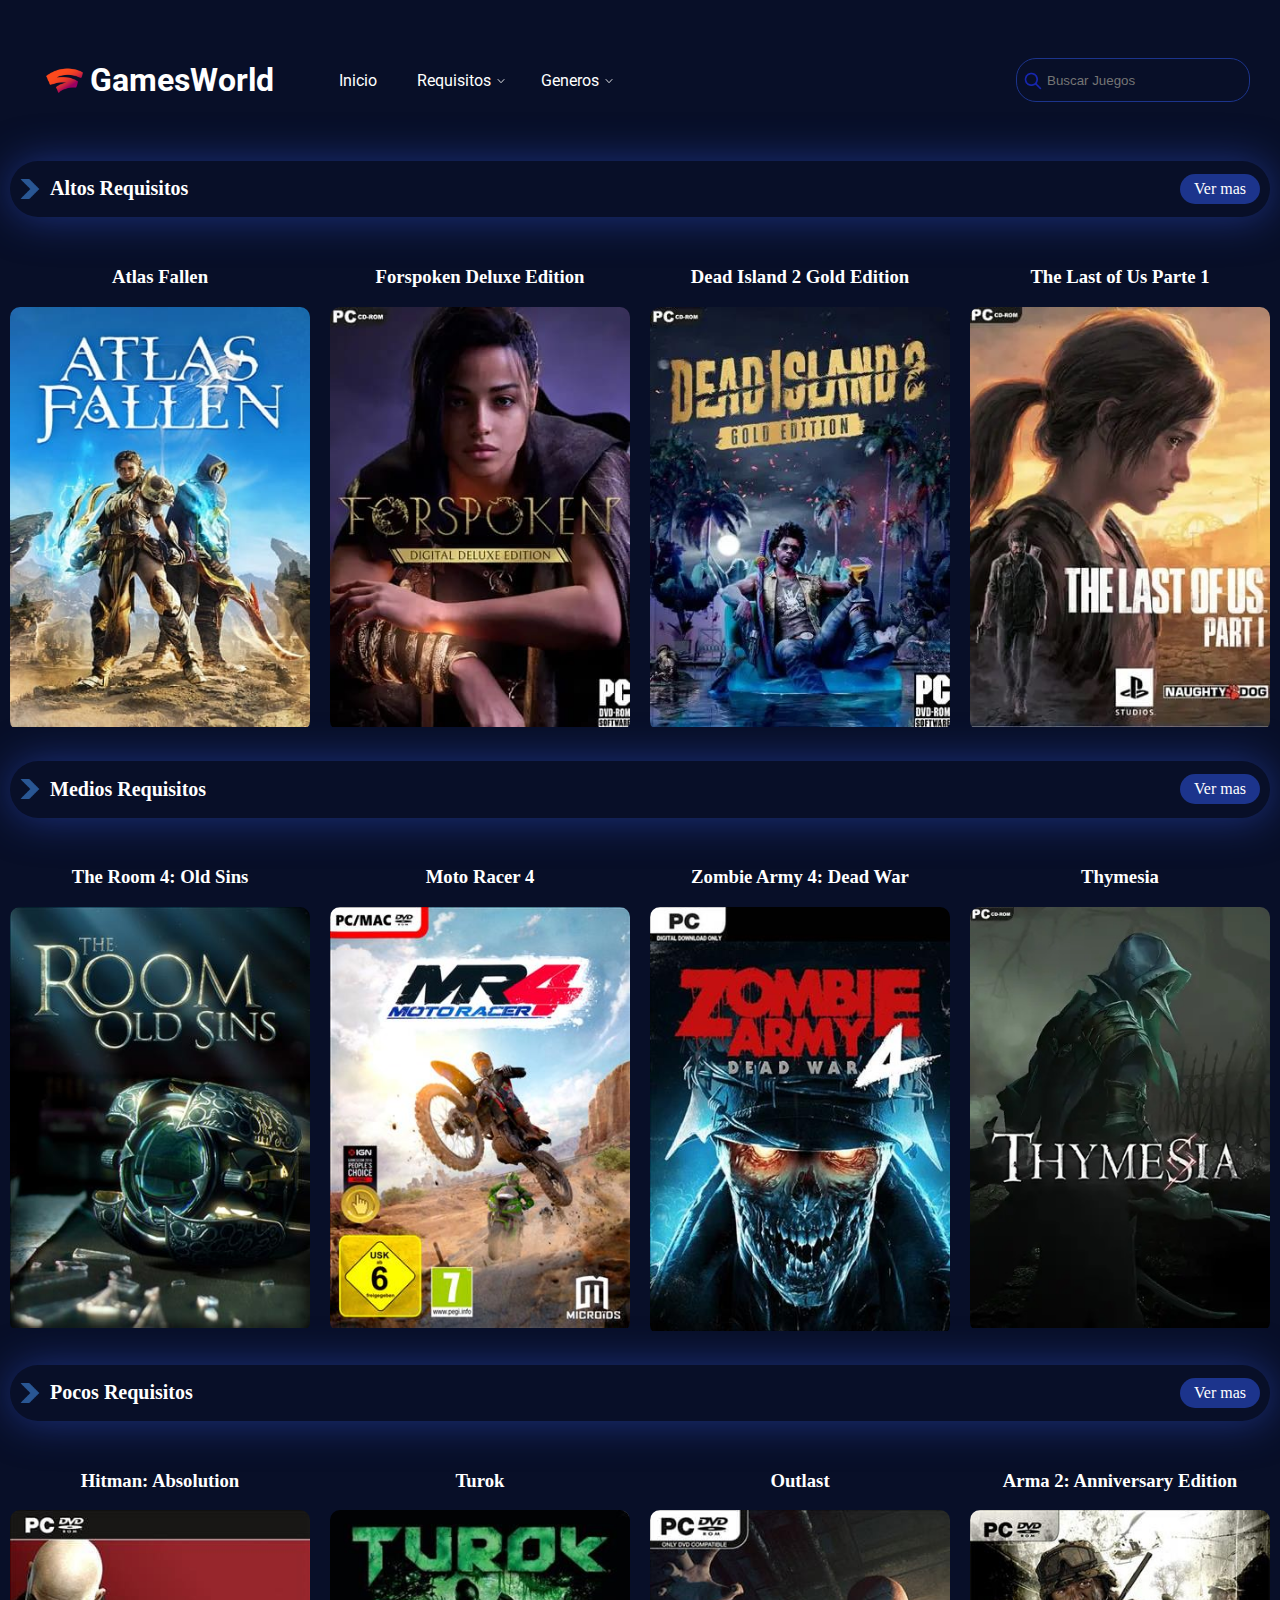
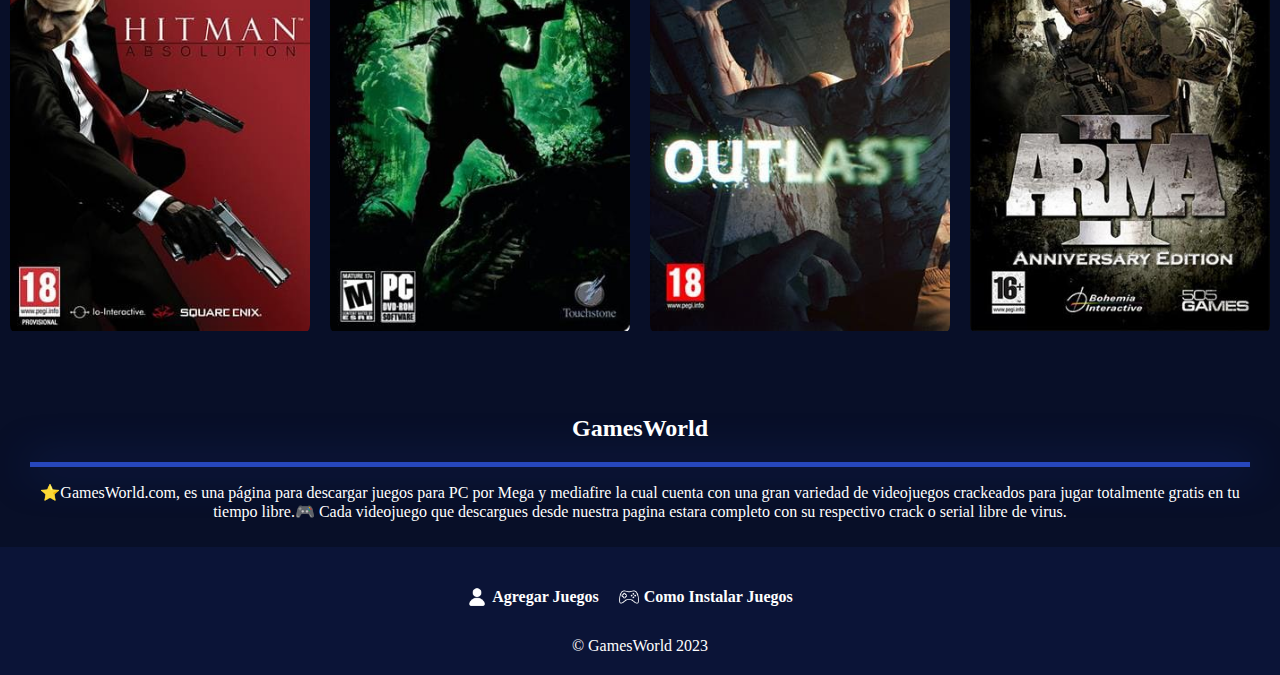
==== commit e18d6d5d: "cambios en la organizacion del codigo" ====
--- a/index.html
+++ b/index.html
@@ -9,7 +9,8 @@
     <link rel="shortcut icon" href="asset/icon/Google Stadia Logo - 640x640.png" type="image/x-icon">
     <link rel="preconnect" href="https://fonts.googleapis.com">
     <link rel="preconnect" href="https://fonts.gstatic.com" crossorigin>
-    <link href="https://fonts.googleapis.com/css2?family=Roboto:wght@700&display=swap" rel="stylesheet">
+    <link href="https://fonts.googleapis.com/css2?family=Montserrat&family=Roboto:wght@700&display=swap"
+        rel="stylesheet">
 </head>
 
 <body>
@@ -27,16 +28,68 @@
                 </a>
                 <ul class="ul-escritorio">
                     <a href="index.html">
-                        <li class="li-escritorio"><img src="asset/icon/casa.png" alt="" width="20px" height="20px"><a
-                                href="index.html">Inicio</a></li>
+                        <li class="li-escritorio"><a href="index.html" class="color">Inicio</a></li>
                     </a>
                     <a href="requisitos.html">
-                        <li class="li-escritorio"><img src="asset/icon/requisito.png" alt="" width="20px"
-                                height="20px"><a href="requisitos/requisitos.html">Requisitos</a></li>
+                        <li class="li-escritorio requisitos">
+                            <a href="#" class="color">Requisitos</a><img src="asset/icon/flecha-hacia-abajo.png" alt=""
+                                width="10px" height="10px">
+                            <ul class="menu-desplegable">
+                                <li>
+                                    <a href="altosrequisitos.html"><img src="asset/icon/carpeta.png" alt="" width="15px"
+                                            height="15px">Altos
+                                        requisitos</a>
+                                </li>
+                                <li>
+                                    <a href="mediosrequisitos.html"><img src="asset/icon/carpeta.png" alt=""
+                                            width="15px" height="15px">Medios requisitos</a>
+                                </li>
+                                <li>
+                                    <a href="pocosrequisitos.html"><img src="asset/icon/carpeta.png" alt="" width="15px"
+                                            height="15px">Pocos
+                                        requisitos</a>
+                                </li>
+                            </ul>
+                        </li>
                     </a>
-                    <a href="generos.html">
-                        <li class="li-escritorio"><img src="asset/icon/genero-masculino.png" alt="" width="20px"
-                                height="20px"><a href="generos/generos.html">Generos</a></li>
+                    <a href="generos.html" class="header-a">
+                        <li class="li-escritorio generos"><a href="#" class="color">Generos</a><img
+                                src="asset/icon/flecha-hacia-abajo.png" alt="" width="10px" height="10px">
+                            <ul class="menu-desplegable">
+                                <li>
+                                    <a href="juegosdeaccion.html"><img src="asset/icon/circulo-de-flecha.png" alt=""
+                                            width="15px" height="15px">Accion</a>
+                                </li>
+                                <li>
+                                    <a href="juegosdeaventura.html"><img src="asset/icon/circulo-de-flecha.png" alt=""
+                                            width="15px" height="15px">Aventura</a>
+                                </li>
+                                <li>
+                                    <a href="juegosdeestrategia.html"><img src="asset/icon/circulo-de-flecha.png" alt=""
+                                            width="15px" height="15px">Estrategia</a>
+                                </li>
+                                <li>
+                                    <a href="juegosdeconduccion.html"><img src="asset/icon/circulo-de-flecha.png" alt=""
+                                            width="15px" height="15px">Conduccion</a>
+                                </li>
+                                <li>
+                                    <a href="juegosdesimulacion.html"><img src="asset/icon/circulo-de-flecha.png" alt=""
+                                            width="15px" height="15px">Simulacion</a>
+                                </li>
+                                <li>
+                                    <a href="juegosdedeportes.html"><img src="asset/icon/circulo-de-flecha.png" alt=""
+                                            width="15px" height="15px">Deportes</a>
+                                </li>
+                                <li>
+                                    <a href="juegosdeterror.html"><img src="asset/icon/circulo-de-flecha.png" alt=""
+                                            width="15px" height="15px">Terror</a>
+                                </li>
+                                <li>
+                                    <a href="juegosderol.html"><img src="asset/icon/circulo-de-flecha.png" alt=""
+                                            width="15px" height="15px">Rol</a>
+                                </li>
+                            </ul>
+                        </li>
                     </a>
                 </ul>
             </nav>
@@ -61,9 +114,20 @@
                         <input type="text" placeholder="Buscar Juegos" name="buscar" class="buscar">
                     </form>
                 </div>
-                <a href="index.html">Inicio</a>
-                <a href="requisitos/requisitos.html">Requisitos</a>
-                <a href="generos/generos.html">Generos</a>
+                <div>
+                    <ul>
+                        <li><a href="">Inicio</a></li>
+                        <li>
+                            <a href="">Requisitos</a>
+                            <ul>
+                                <li><a href="">Altos requisitos</a></li>
+                                <li><a href="">Medios requisitos</a></li>
+                                <li><a href="">Bajos requisitos</a></li>
+                            </ul>
+                            </li>
+                        <li><a href="">Generos</a></li>
+                    </ul>
+                </div>
             </nav>
         </div>
     </header>
@@ -73,7 +137,7 @@
             <img src="asset/icon/flecha-correcta.png" alt="" width="20px" height="20px">
             <h2>Altos Requisitos</h2>
         </div>
-        <a href="altos-requisitos/altosrequisitos.html" class="vermas">Ver mas</a>
+        <a href="altosrequisitos.html" class="vermas">Ver mas</a>
     </div>
 
     <section>
@@ -116,7 +180,7 @@
             <img src="asset/icon/flecha-correcta.png" alt="" width="20px" height="20px">
             <h2>Medios Requisitos</h2>
         </div>
-        <a href="medios-requisitos/mediosrequisitos.html" class="vermas">Ver mas</a>
+        <a href="mediosrequisitos.html" class="vermas">Ver mas</a>
     </div>
 
     <section>
@@ -159,7 +223,7 @@
             <img src="asset/icon/flecha-correcta.png" alt="" width="20px" height="20px">
             <h2>Pocos Requisitos</h2>
         </div>
-        <a href="pocos-requisitos/pocosrequisitos.html" class="vermas">Ver mas</a>
+        <a href="pocosrequisitos.html" class="vermas">Ver mas</a>
     </div>
 
     <section>
@@ -208,11 +272,11 @@
 
     <footer>
         <div class="div-link-footer">
-            <a href="agregar-juegos/agregar-juegos.html">
+            <a href="agregarjuegos.html">
                 <img src="asset/icon/usuario.png" alt="" width="20px" height="20px">
                 <h4>Agregar Juegos</h4>
             </a>
-            <a href="como-instalar-juegos/como-instalar-juegos.html" class="margin">
+            <a href="comoinstalarjuegos.html" class="margin">
                 <img src="asset/icon/consola.png" alt="" width="20px" height="20px">
                 <h4>Como Instalar Juegos</h4>
             </a>
--- a/styles/styles.css
+++ b/styles/styles.css
@@ -1,3 +1,7 @@
+:root {
+    --box-shadow: 1px 1px 40px 1px #2846b19d;
+}
+
 body {
     background-color: #080f28;
     box-sizing: border-box;
@@ -6,6 +10,7 @@
     box-sizing: border-box;
 }
 
+
 header {
     display: flex;
     justify-content: space-between;
@@ -19,8 +24,8 @@
     font-family: 'Roboto', sans-serif;
 }
 
-header nav a:hover {
-    transition: color .2s ease;
+header nav .li-escritorio .color:hover {
+    color: #2747bc;
 }
 
 .ul-escritorio {
@@ -30,23 +35,15 @@
 }
 
 .li-escritorio {
-    display: flex;
-    justify-content: center;
-    align-items: center;
     list-style-type: none;
     margin-left: 20px;
-    width: 120px;
-    height: 50px;
+    width: max-content;
+    height: max-content;
     padding-right: 10px;
 }
 
-.li-escritorio:hover {
-    background-color: #1c348c;
-    border-radius: 50px;
-    transition: background-color .3s;
-    cursor: pointer;
-    transform: scale(1.1);
-    box-shadow: 0px 0px 30px 10px #1c348c;
+.li-escritorio a {
+    margin-right: 5px;
 }
 
 .div-logo {
@@ -69,6 +66,48 @@
 .div-logo a h1 {
     color: white;
     font-family: 'Roboto', sans-serif;
+}
+
+.menu-desplegable {
+    background-color: #080f28;
+    display: none;
+    flex-direction: column;
+    justify-content: space-between;
+    position: absolute;
+    padding: 10px;
+    border-radius: 10px;
+    box-shadow: 1px 1px 5px 1px black;
+}
+
+.menu-desplegable a {
+    display: flex;
+    justify-content: left;
+    align-items: center;
+    width: 180px;
+    margin-bottom: 10px;
+    font-family: 'Montserrat', sans-serif;
+}
+
+.menu-desplegable li {
+    list-style: none;
+    text-align: left;
+}
+
+.menu-desplegable li:hover {
+    background-color: rgba(0, 0, 0, 0.399);
+    border-radius: 10px;
+}
+
+.menu-desplegable a img {
+    margin-right: 5px;
+}
+
+.requisitos:hover .menu-desplegable {
+    display: flex;
+}
+
+.generos:hover .menu-desplegable {
+    display: flex;
 }
 
 form {
@@ -122,7 +161,7 @@
     margin: 10px;
     padding: 0 10px;
     border-radius: 40px;
-    box-shadow: 1px 1px 50px 1px #2747bc;
+    box-shadow: var(--box-shadow);
 }
 
 .altos-requisitos-img {
@@ -170,7 +209,7 @@
     margin: 10px;
     padding: 0 10px;
     border-radius: 40px;
-    box-shadow: 1px 1px 50px 1px #2747bc;
+    box-shadow: var(--box-shadow);
 }
 
 .medios-requisitos-img {
@@ -218,7 +257,7 @@
     margin: 10px;
     padding: 0 10px;
     border-radius: 40px;
-    box-shadow: 1px 1px 50px 1px #2747bc;
+    box-shadow: var(--box-shadow);
 }
 
 .pocos-requisitos-img {
@@ -305,7 +344,7 @@
     background-color: #2747bc;
     height: 5px;
     border: 0;
-    box-shadow: 1px 1px 50px 10px #2747bc;
+    box-shadow: var(--box-shadow);
 }
 
 .sobre-nosotros p {
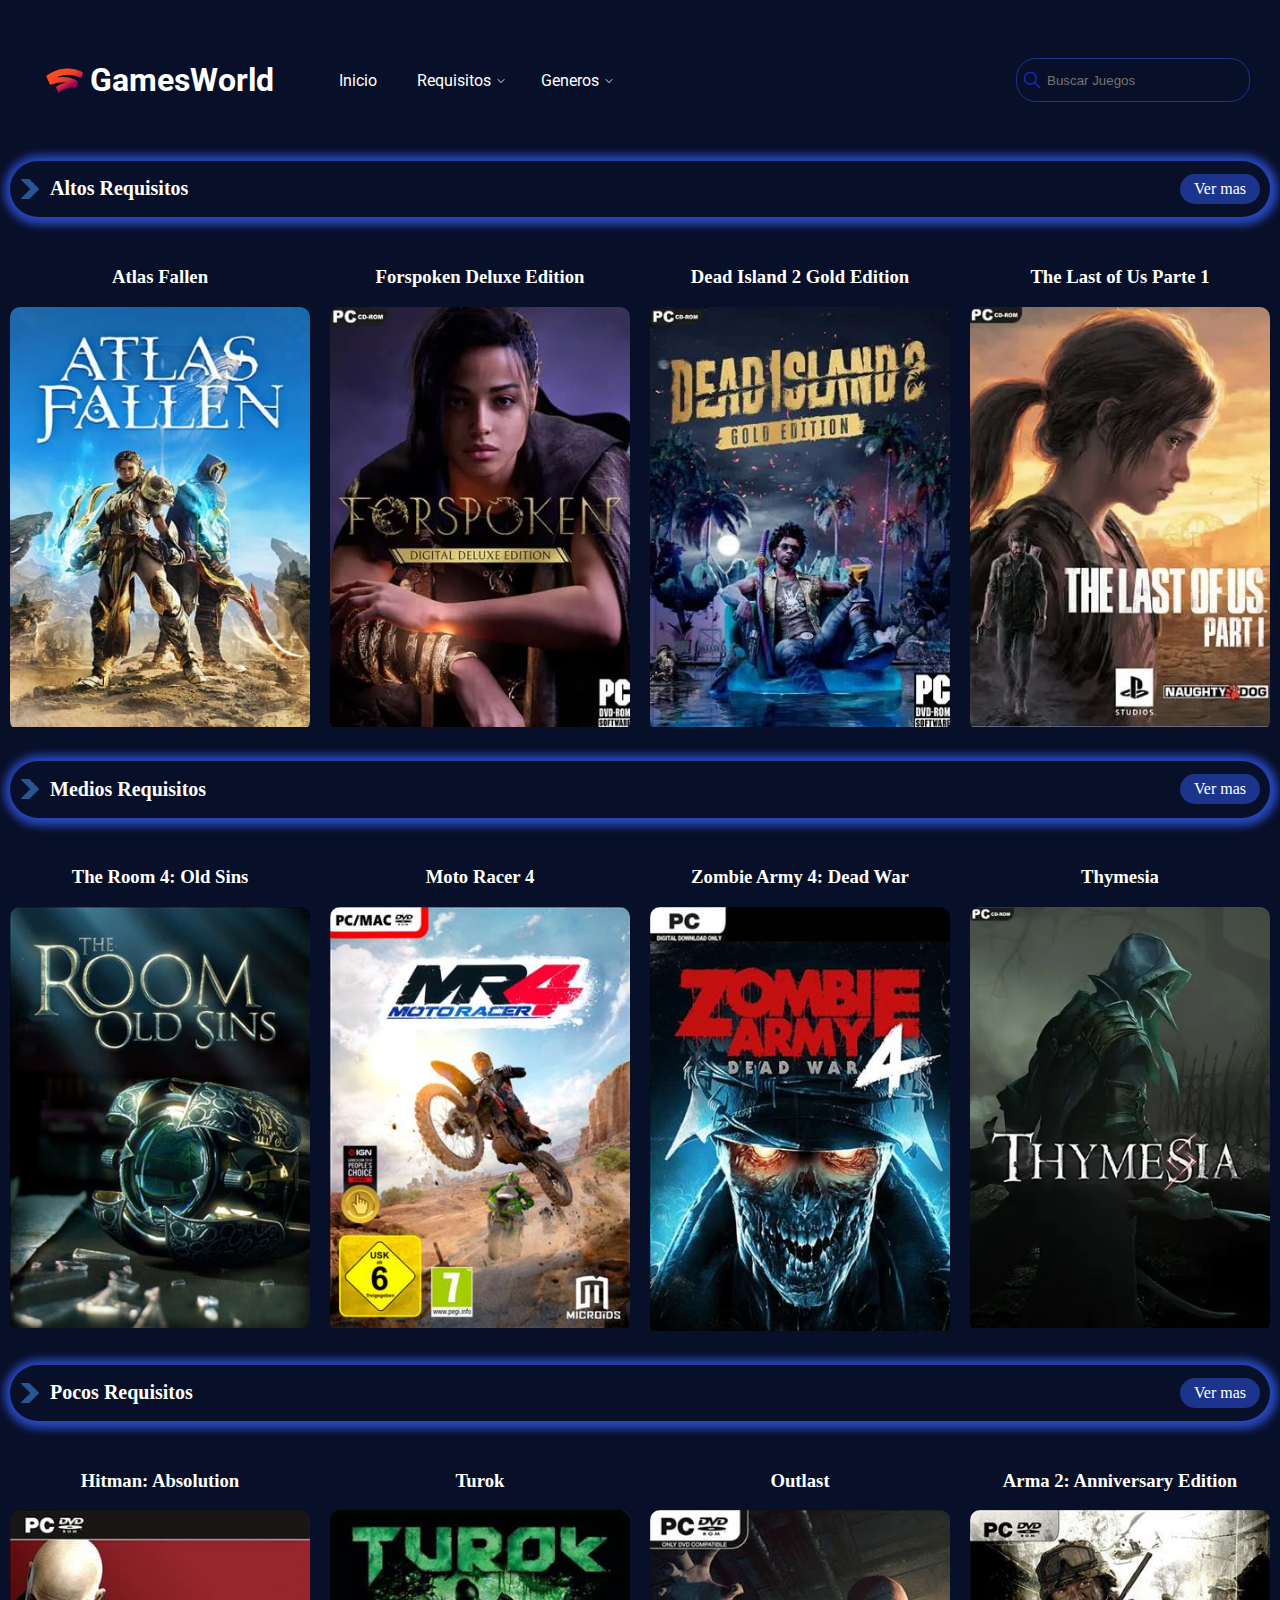
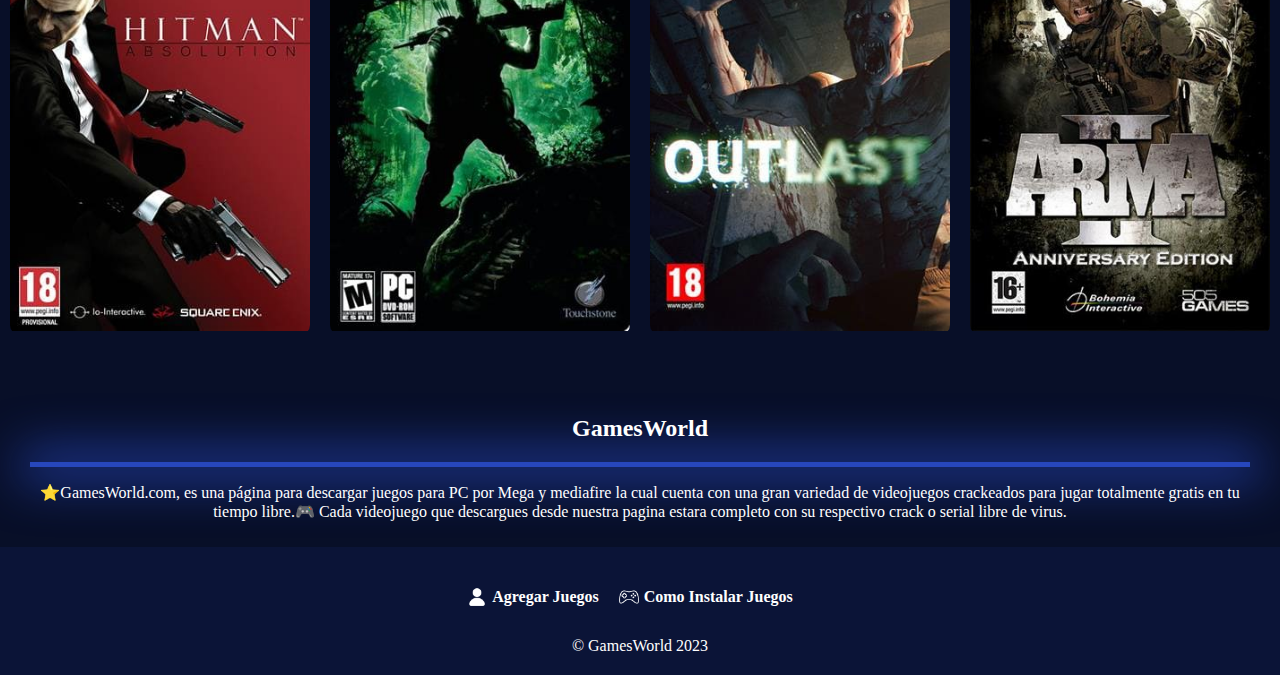
==== commit 6e7970cf: "terminado menu responsive y organizar codigo" ====
--- a/index.html
+++ b/index.html
@@ -104,10 +104,12 @@
         <div class="div-menu">
             <img src="asset/icon/menu.png" alt="" width="50px" height="50px" class="img-menu">
             <nav class="nav">
-                <a href="index.html" class="header__a responsive">
-                    <img src="asset/icon/Google Stadia Logo - 640x640.png" alt="" width="50px" height="50px">
-                    <h1>GamesWorld</h1>
-                </a>
+                <div>
+                    <a href="#" class="header__a responsive">
+                        <img src="asset/icon/Google Stadia Logo - 640x640.png" alt="" width="50px" height="50px">
+                        <h1>GamesWorld</h1>
+                    </a>
+                </div>
                 <div class="div-form">
                     <form action="" method="get">
                         <img src="asset/icon/buscar.png" alt="" width="20px" height="20px">
@@ -115,17 +117,47 @@
                     </form>
                 </div>
                 <div>
-                    <ul>
-                        <li><a href="">Inicio</a></li>
-                        <li>
-                            <a href="">Requisitos</a>
-                            <ul>
-                                <li><a href="">Altos requisitos</a></li>
-                                <li><a href="">Medios requisitos</a></li>
-                                <li><a href="">Bajos requisitos</a></li>
-                            </ul>
-                            </li>
-                        <li><a href="">Generos</a></li>
+                    <ul class="lista-menu-responsive">
+                        <li class="encabezados-responsive"><a href="#">Inicio</a></li>
+                        <li class="encabezados-responsive">
+                            <a href="#">Requisitos</a><img src="asset/icon/flecha-hacia-abajo.png" alt="" width="15px"
+                                height="15px">
+                        </li>
+                        <ul class="requisitos-responsive">
+                            <li><a href="">Altos requisitos</a></li>
+                            <li><a href="">Medios requisitos</a></li>
+                            <li><a href="">Bajos requisitos</a></li>
+                        </ul>
+                        <li class="encabezados-responsive">
+                            <a href="#">Generos</a><img src="asset/icon/flecha-hacia-abajo.png" alt="" width="15px"
+                                height="15px">
+                    </ul>
+                    <ul class="generos-responsive">
+                        <li>
+                            <a href="juegosdeaccion.html">Accion</a>
+                        </li>
+                        <li>
+                            <a href="juegosdeaventura.html">Aventura</a>
+                        </li>
+                        <li>
+                            <a href="juegosdeestrategia.html">Estrategia</a>
+                        </li>
+                        <li>
+                            <a href="juegosdeconduccion.html">Conduccion</a>
+                        </li>
+                        <li>
+                            <a href="juegosdesimulacion.html">Simulacion</a>
+                        </li>
+                        <li>
+                            <a href="juegosdedeportes.html">Deportes</a>
+                        </li>
+                        <li>
+                            <a href="juegosdeterror.html">Terror</a>
+                        </li>
+                        <li>
+                            <a href="juegosderol.html">Rol</a>
+                        </li>
+                        </li>
                     </ul>
                 </div>
             </nav>
--- a/styles/styles.css
+++ b/styles/styles.css
@@ -1,5 +1,6 @@
 :root {
-    --box-shadow: 1px 1px 40px 1px #2846b19d;
+    --box-shadow: 1px 1px 9px 7px #2747bc;
+    --box-shadow2: 1px 1px 50px 10px #2747bc;
 }
 
 body {
@@ -7,7 +8,6 @@
     box-sizing: border-box;
     margin: 0;
     padding: 0;
-    box-sizing: border-box;
 }
 
 
@@ -70,13 +70,14 @@
 
 .menu-desplegable {
     background-color: #080f28;
+    background-color: ;
     display: none;
     flex-direction: column;
     justify-content: space-between;
     position: absolute;
     padding: 10px;
     border-radius: 10px;
-    box-shadow: 1px 1px 5px 1px black;
+    box-shadow: 1px -1px 5px 3px #2747bc;
 }
 
 .menu-desplegable a {
@@ -91,11 +92,17 @@
 .menu-desplegable li {
     list-style: none;
     text-align: left;
-}
-
-.menu-desplegable li:hover {
-    background-color: rgba(0, 0, 0, 0.399);
-    border-radius: 10px;
+    margin-bottom: 3px;
+}
+
+.menu-desplegable li a {
+    border-radius: 20px;
+
+    transition: box-shadow .2s;
+}
+
+.menu-desplegable li a:hover {
+    box-shadow: 1px 1px 8px 5px #1f3fb3;
 }
 
 .menu-desplegable a img {
@@ -114,12 +121,13 @@
     display: flex;
     justify-content: space-around;
     align-items: center;
+    position: relative;
 }
 
 form img {
-    position: relative;
-    top: 1px;
-    transform: translateX(27px);
+    position: absolute;
+    top: 12px;
+    left: 6px;
 }
 
 #buscar {
@@ -131,12 +139,12 @@
     padding-left: 30px;
     overflow: hidden;
     color: white;
+    transition: width .25s;
 }
 
 #buscar:focus {
     outline: 1px solid white;
     width: 250px;
-    transition: width .25s;
 }
 
 #buscar::placeholder {
@@ -187,11 +195,11 @@
     width: 80px;
     height: 30px;
     border-radius: 20px;
+    transition: background-color .1s;
 }
 
 .vermas:hover {
     background-color: #1c348c6e;
-    transition: background-color .1s;
 }
 
 .altos-requisitos .vermas {
@@ -235,11 +243,11 @@
     width: 80px;
     height: 30px;
     border-radius: 20px;
+    transition: background-color .1s;
 }
 
 .vermas:hover {
     background-color: #1c348c6e;
-    transition: background-color .1s;
 }
 
 .medios-requisitos .vermas {
@@ -283,11 +291,11 @@
     width: 80px;
     height: 30px;
     border-radius: 20px;
+    transition: background-color .1s;
 }
 
 .vermas:hover {
     background-color: #1c348c6e;
-    transition: background-color .1s;
 }
 
 .pocos-requisitos .vermas {
@@ -312,10 +320,13 @@
     color: white;
 }
 
+article img {
+    transition: all .3s;
+}
+
 article img:hover {
     transform: scale(1.1);
     filter: brightness(0.50);
-    transition: .1s;
 }
 
 .div-article {
@@ -344,7 +355,7 @@
     background-color: #2747bc;
     height: 5px;
     border: 0;
-    box-shadow: var(--box-shadow);
+    box-shadow: var(--box-shadow2);
 }
 
 .sobre-nosotros p {
@@ -429,10 +440,52 @@
         top: 0;
         left: -100%;
         left: 0;
+        z-index: 1;
         margin: 0;
         width: 50%;
         height: 100%;
         transition: all .5s;
+        overflow: scroll;
+    }
+
+    .lista-menu-responsive {
+        padding: 0;
+    }
+
+    .encabezados-responsive {
+        list-style: none;
+        display: flex;
+        justify-content: left;
+        align-items: center;
+        margin-left: 10px;
+        margin-bottom: 30px;
+    }
+
+    .lista-menu-responsive img {
+        margin-left: 5px;
+    }
+
+    .encabezados-responsive a {
+        color: white;
+        margin: 0;
+    }
+
+    .requisitos-responsive {
+        padding: 0;
+    }
+
+    .requisitos-responsive li {
+        list-style: none;
+    }
+
+    .generos-responsive {
+        display: grid;
+        grid-template-columns: repeat(2, 1fr);
+        padding: 0;
+    }
+
+    .generos-responsive li {
+        list-style: none;
     }
 
     .responsive {
@@ -469,26 +522,35 @@
     }
 }
 
+@media screen and (max-width:425px) {
+    header {
+        margin: 40px 10px;
+    }
+
+    header h1 {
+        font-size: 25px;
+    }
+
+    .div-form {
+        width: 100%;
+        padding: 0;
+    }
+}
+
 @media screen and (max-width:375px) {
     header {
         margin: 40px 10px;
     }
 
     header nav {
-        width: 90%;
+        width: 80%;
     }
 
     .div-link-footer {
         flex-direction: column;
     }
-}
-
-@media screen and (max-width:425px) {
-    header {
-        margin: 40px 10px;
-    }
-
-    header h1 {
-        font-size: 25px;
+
+    .div-form {
+        width: 100%;
     }
 }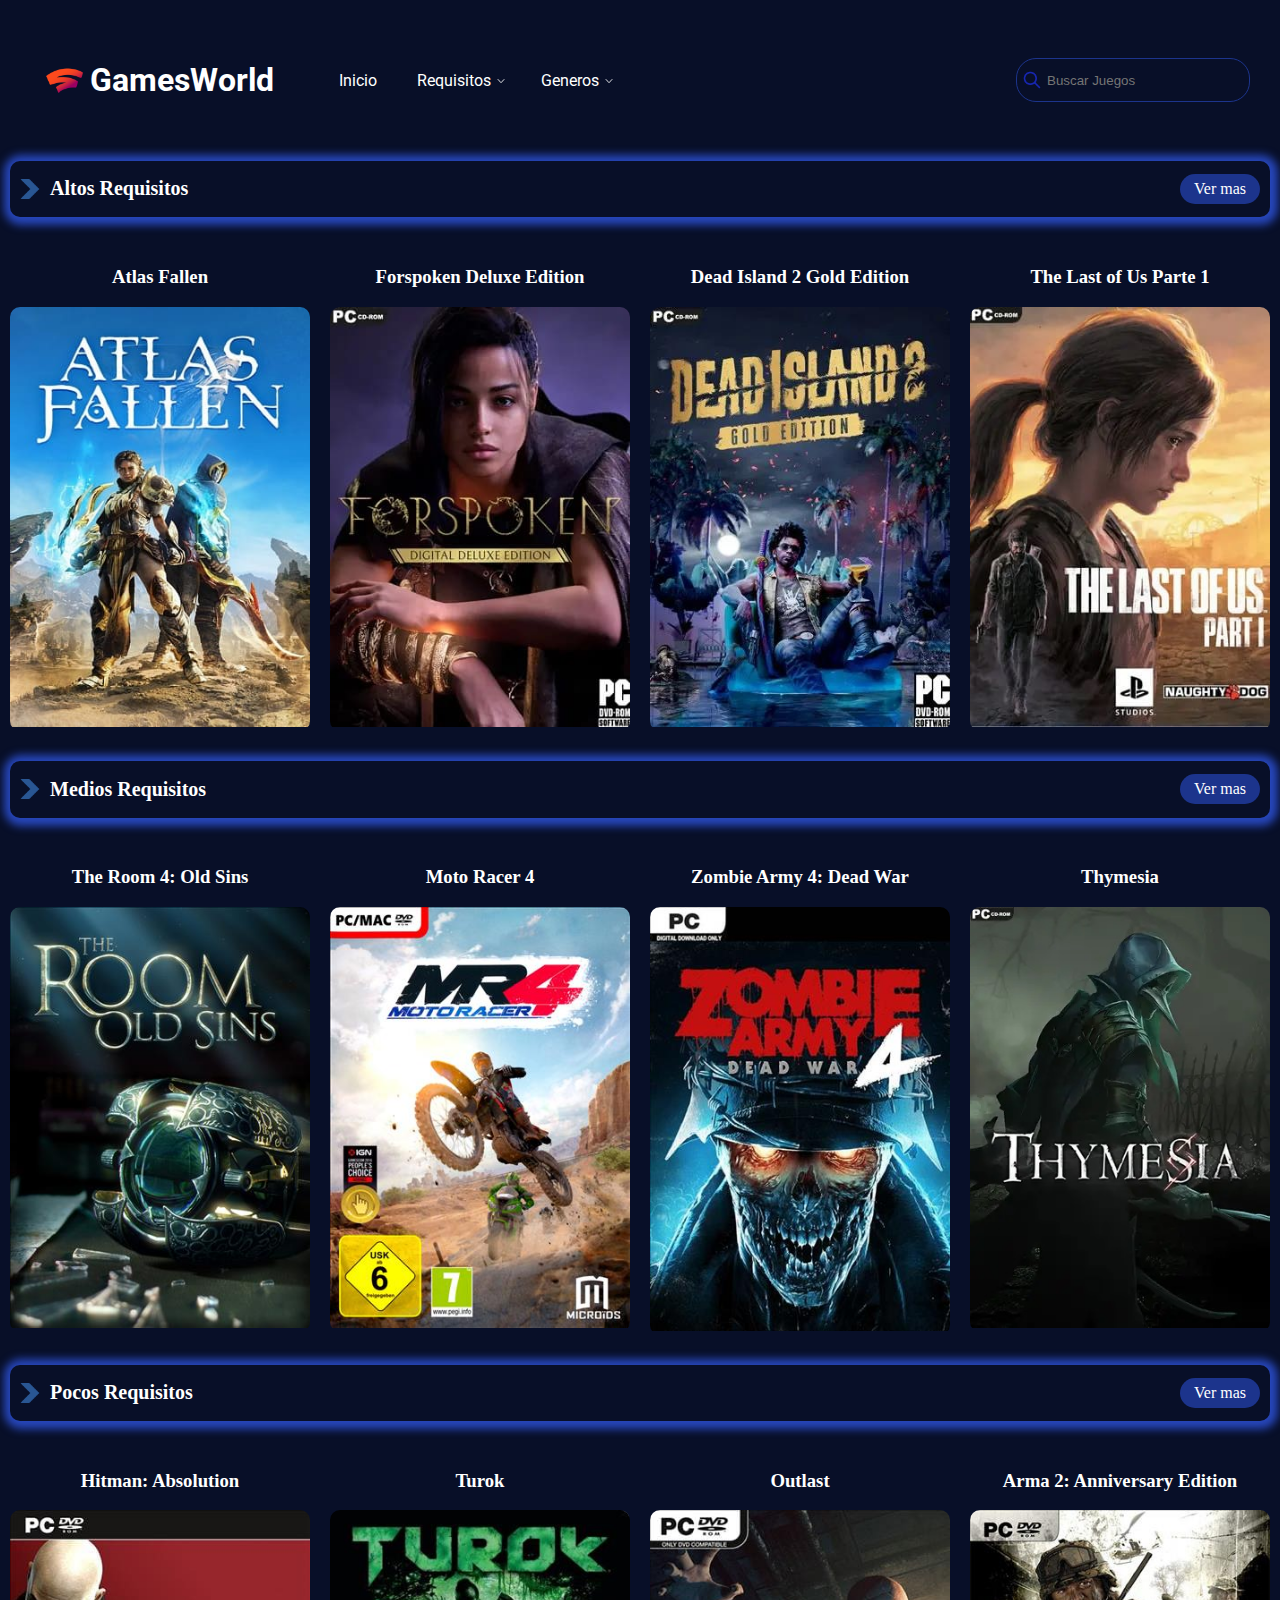
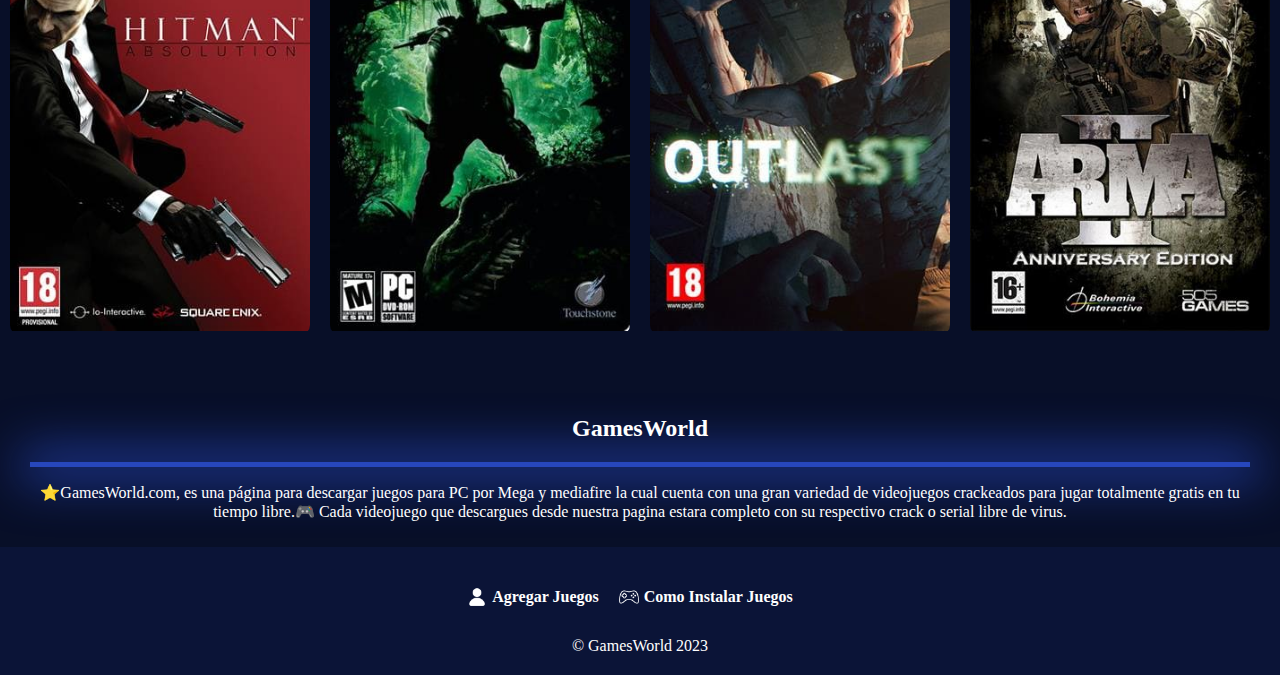
==== commit 2d18b54d: "cambios" ====
--- a/index.html
+++ b/index.html
@@ -4,6 +4,9 @@
 <head>
     <meta charset="UTF-8">
     <meta name="viewport" content="width=device-width, initial-scale=1.0">
+    <meta name="author" content="JeremiasDuarteRosa">
+    <meta name="description" content="Pagina de juegos">
+    <meta name="keywords" content="Juegos de juegos">
     <title>GamesWorld | Descubre increibles juegos</title>
     <link rel="stylesheet" href="styles/styles.css">
     <link rel="shortcut icon" href="asset/icon/Google Stadia Logo - 640x640.png" type="image/x-icon">
--- a/styles/styles.css
+++ b/styles/styles.css
@@ -70,7 +70,6 @@
 
 .menu-desplegable {
     background-color: #080f28;
-    background-color: ;
     display: none;
     flex-direction: column;
     justify-content: space-between;
@@ -168,7 +167,7 @@
     align-items: center;
     margin: 10px;
     padding: 0 10px;
-    border-radius: 40px;
+    border-radius: 10px;
     box-shadow: var(--box-shadow);
 }
 
@@ -216,7 +215,7 @@
     align-items: center;
     margin: 10px;
     padding: 0 10px;
-    border-radius: 40px;
+    border-radius: 10px;
     box-shadow: var(--box-shadow);
 }
 
@@ -264,7 +263,7 @@
     align-items: center;
     margin: 10px;
     padding: 0 10px;
-    border-radius: 40px;
+    border-radius: 10px;
     box-shadow: var(--box-shadow);
 }
 
